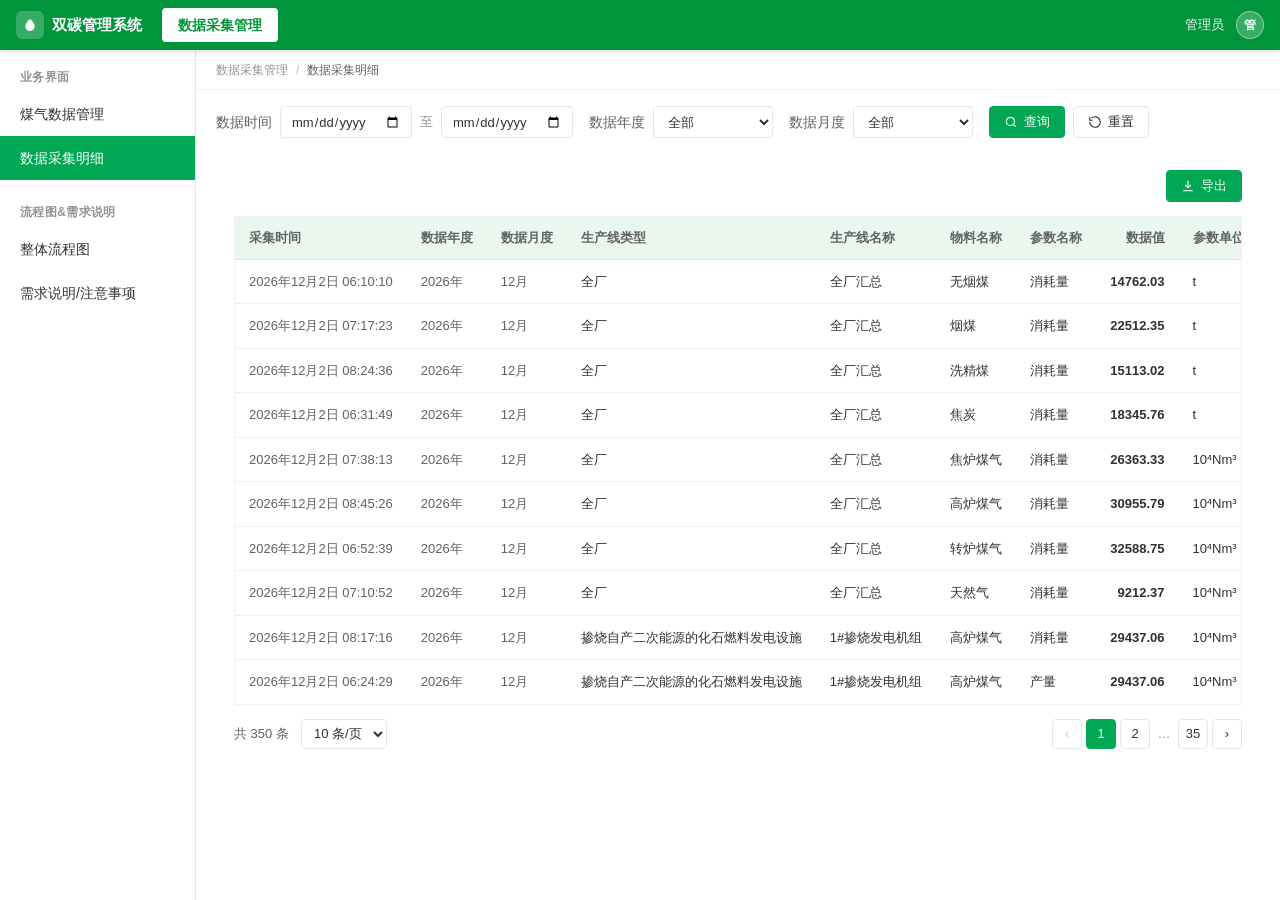
==== collection-detail.html @ 5962c19f "1" ====
<!DOCTYPE html>
<html lang="zh-CN">
<head>
  <meta charset="UTF-8" />
  <meta name="viewport" content="width=device-width, initial-scale=1.0" />
  <title>数据采集明细 · 双碳管理系统</title>
  <link rel="stylesheet" href="css/app.css" />
</head>
<!--
  数据采集明细（数据采集管理 > 业务界面 > 数据采集明细）

  「采集流水」视角：一行 = 一条采集到的参数值。
    查询条件：数据时间（范围查询）+ 数据年度 + 数据月度
    列表按钮：只有「导出」→ 导出当前列表（筛选后）的数据为 Excel
    列表列：采集时间(年月日时分秒) / 数据年度 / 数据月度 / 生产线类型 / 生产线名称 /
            物料名称 / 参数名称 / 数据值 / 参数单位

  数据落在自己的 localStorage 键里（见 js/collection-detail.js 的 DC_ROW_KEY）。
-->
<body>
  <div class="app-shell">
    <header class="app-header" id="app-header"></header>
    <div class="app-body">
      <aside class="app-sidebar">
        <nav class="sidebar-menu" id="sidebar-menu"></nav>
      </aside>
      <main class="app-main">
        <div class="breadcrumb" id="breadcrumb"></div>
        <div class="content-area">

          <!-- 查询条件：数据时间（范围）+ 数据年度 + 数据月度，都可清空，留空 = 不限 -->
          <div class="filter-bar">
            <div class="filter-left">
              <div class="filter-item">
                <label for="dc-date-start">数据时间</label>
                <div class="range-pair">
                  <input type="date" id="dc-date-start" class="dc-date-input" />
                  <span class="tilde">至</span>
                  <input type="date" id="dc-date-end" class="dc-date-input" />
                </div>
              </div>
              <div class="filter-item">
                <label for="dc-year">数据年度</label>
                <select id="dc-year" class="year-select"></select>
              </div>
              <div class="filter-item">
                <label for="dc-month">数据月度</label>
                <select id="dc-month" class="year-select"></select>
              </div>
              <div class="filter-actions">
                <button type="button" class="btn btn-primary" id="dc-search">
                  <svg viewBox="0 0 24 24" fill="none" stroke="currentColor" stroke-width="2"><circle cx="11" cy="11" r="7"/><path d="M20 20l-3-3"/></svg>
                  查询
                </button>
                <button type="button" class="btn" id="dc-reset">
                  <svg viewBox="0 0 24 24" fill="none" stroke="currentColor" stroke-width="2"><path d="M3 12a9 9 0 1 0 3-6.7"/><path d="M3 4v5h5"/></svg>
                  重置
                </button>
              </div>
            </div>
          </div>

          <!-- 采集流水列表 -->
          <div class="section-card dc-card">
            <div class="dc-card-head">
              <div class="dc-head-actions">
                <button type="button" class="btn btn-primary" id="dc-export">
                  <svg viewBox="0 0 24 24" fill="none" stroke="currentColor" stroke-width="2" aria-hidden="true">
                    <path d="M12 3v12"/><path d="M7 10l5 5 5-5"/><path d="M4 20h16"/>
                  </svg>
                  导出
                </button>
              </div>
            </div>

            <div class="table-wrap dc-table-wrap">
              <table class="data-table dc-table">
                <thead>
                  <tr>
                    <th class="dc-col-time">采集时间</th>
                    <th class="dc-col-year">数据年度</th>
                    <th class="dc-col-month">数据月度</th>
                    <th class="dc-col-linetype">生产线类型</th>
                    <th class="dc-col-linename">生产线名称</th>
                    <th class="dc-col-mat">物料名称</th>
                    <th class="dc-col-param">参数名称</th>
                    <th class="dc-col-value">数据值</th>
                    <th class="dc-col-unit">参数单位</th>
                  </tr>
                </thead>
                <tbody id="dc-tbody"></tbody>
              </table>
            </div>

            <!-- 翻页（由 dcRenderPager() 渲染） -->
            <div class="dc-pager" id="dc-pager"></div>
          </div>

        </div>
      </main>
    </div>
  </div>

  <script src="js/app.js"></script>
  <script src="js/report-config-store.js"></script>
  <script src="vendor/xlsx.full.min.js"></script>
  <script src="js/collection-detail.js"></script>
</body>
</html>
---- css/app.css ----
:root {
  --bg: #eef1f5;
  --surface: #ffffff;
  --border: #e4e7ed;
  --text: #303133;
  --text-secondary: #606266;
  --text-muted: #909399;
  --primary: #00a854;
  --primary-dark: #00964c;
  --primary-light: #e8f8ee;
  --header: #00953b;
  --warning: #fa8c16;
  --info: #1890ff;
  --danger: #f5222d;
  --shadow: 0 1px 4px rgba(0, 0, 0, 0.06);
  --header-h: 50px;
  --sidebar-w: 196px;
  --radius: 4px;
}

* { box-sizing: border-box; margin: 0; padding: 0; }

html, body {
  height: 100%;
  font-family: -apple-system, BlinkMacSystemFont, "Segoe UI", "PingFang SC", "Hiragino Sans GB", "Microsoft YaHei", sans-serif;
  background: var(--bg);
  color: var(--text);
  font-size: 14px;
  line-height: 1.5;
}

button, input, select, textarea { font-family: inherit; }

.app-shell {
  display: flex;
  flex-direction: column;
  height: 100vh;
  overflow: hidden;
}

/* ===== 顶部导航 ===== */
.app-header {
  height: var(--header-h);
  background: var(--header);
  color: #fff;
  display: flex;
  align-items: center;
  padding: 0 16px;
  flex-shrink: 0;
  box-shadow: 0 2px 6px rgba(0, 0, 0, 0.12);
  z-index: 200;
}

.app-logo {
  display: flex;
  align-items: center;
  gap: 8px;
  font-size: 15px;
  font-weight: 600;
  margin-right: 20px;
  white-space: nowrap;
  flex-shrink: 0;
}

.app-logo .logo-mark {
  width: 28px;
  height: 28px;
  border-radius: 6px;
  background: rgba(255, 255, 255, 0.22);
  display: flex;
  align-items: center;
  justify-content: center;
}

.app-logo .logo-mark svg { display: block; }

.app-topnav {
  display: flex;
  align-items: center;
  flex: 1;
  min-width: 0;
}

.app-topnav a {
  display: inline-flex;
  align-items: center;
  height: 34px;
  padding: 0 16px;
  border-radius: 4px;
  color: rgba(255, 255, 255, 0.92);
  text-decoration: none;
  font-size: 14px;
  transition: background 0.15s, color 0.15s;
}

.app-topnav a:hover { background: rgba(255, 255, 255, 0.12); }

.app-topnav a.active {
  background: #fff;
  color: var(--header);
  font-weight: 600;
}

.app-header-right {
  margin-left: auto;
  display: flex;
  align-items: center;
  gap: 12px;
  font-size: 13px;
  color: rgba(255, 255, 255, 0.95);
  flex-shrink: 0;
}

.app-avatar {
  width: 28px;
  height: 28px;
  border-radius: 50%;
  background: rgba(255, 255, 255, 0.22);
  border: 1px solid rgba(255, 255, 255, 0.4);
  display: flex;
  align-items: center;
  justify-content: center;
  font-size: 12px;
  font-weight: 600;
}

/* ===== 主体 ===== */
.app-body {
  display: flex;
  flex: 1;
  min-height: 0;
}

.app-sidebar {
  width: var(--sidebar-w);
  background: #fff;
  border-right: 1px solid var(--border);
  display: flex;
  flex-direction: column;
  flex-shrink: 0;
}

.sidebar-menu { padding: 8px 0; overflow-y: auto; flex: 1; }

/*
 * 侧栏分组：一个模块下挂多组（如「业务界面」+「流程图&需求说明」）。
 * 分组之间用一条细分割线隔开，组标题用弱化小字，视觉上不抢菜单项的注意力。
 */
.sidebar-group + .sidebar-group {
  margin-top: 6px;
  padding-top: 6px;
  border-top: 1px solid #f0f0f0;
}

.sidebar-group-title {
  padding: 10px 20px 6px;
  font-size: 12px;
  font-weight: 600;
  letter-spacing: 0.4px;
  color: var(--text-muted);
  user-select: none;
}

.sidebar-item {
  display: flex;
  align-items: center;
  height: 44px;
  padding: 0 20px;
  color: var(--text);
  text-decoration: none;
  font-size: 14px;
  cursor: pointer;
  transition: background 0.15s, color 0.15s;
}

.sidebar-item:hover { background: var(--primary-light); color: var(--primary-dark); }

.sidebar-item.active {
  background: var(--primary);
  color: #fff;
  font-weight: 500;
}

/* 封存项：渲染成 <span>（不可点），灰字 + 禁止光标，悬停也不变色 */
.sidebar-item.is-disabled,
.sidebar-item.is-disabled:hover {
  color: var(--text-muted);
  background: transparent;
  cursor: not-allowed;
}

/* 封存项恰好是当前页时（直接开 URL 进来）仍给个浅底，让人知道自己在哪 */
.sidebar-item.is-disabled.active,
.sidebar-item.is-disabled.active:hover {
  background: #f5f7fa;
  color: var(--text-secondary);
  font-weight: 500;
}

.app-main {
  flex: 1;
  min-width: 0;
  display: flex;
  flex-direction: column;
  background: #fff;
}

.breadcrumb {
  height: 40px;
  padding: 0 20px;
  display: flex;
  align-items: center;
  gap: 8px;
  font-size: 12px;
  color: var(--text-muted);
  border-bottom: 1px solid #f0f0f0;
  flex-shrink: 0;
}

.breadcrumb a { color: var(--text-muted); text-decoration: none; }
.breadcrumb a:hover { color: var(--primary); }
.breadcrumb .sep { opacity: 0.6; }
.breadcrumb .current { color: var(--text-secondary); }

.content-area {
  flex: 1;
  overflow: auto;
  padding: 16px 20px 20px;
}

/* ===== 筛选栏 ===== */
.filter-bar {
  display: flex;
  flex-wrap: wrap;
  align-items: center;
  gap: 12px 16px;
  margin-bottom: 16px;
}

.filter-left {
  display: flex;
  align-items: center;
  flex-wrap: wrap;
  gap: 12px 16px;
  flex: 1 1 720px;
}

.filter-item {
  display: flex;
  align-items: center;
  gap: 8px;
}

.filter-item > label {
  color: var(--text-secondary);
  font-size: 14px;
  white-space: nowrap;
}

.filter-item input[type="text"],
.filter-item select,
.year-select {
  height: 32px;
  padding: 0 10px;
  border: 1px solid var(--border);
  border-radius: var(--radius);
  background: #fff;
  color: var(--text);
  font-size: 13px;
  outline: none;
  transition: border-color 0.15s;
}

.filter-item input[type="text"]:focus,
.filter-item select:focus,
.year-select:focus {
  border-color: var(--primary);
}

.filter-item input[type="text"]:disabled,
.filter-item input[readonly] {
  background: #f5f7fa;
  color: var(--text-muted);
  cursor: default;
  border-color: #ebeef5;
}
.filter-item input[type="text"] { width: 148px; }
.filter-item select { min-width: 120px; background: #fff; }

.range-pair {
  display: flex;
  align-items: center;
  gap: 8px;
}

.range-pair .tilde {
  color: var(--text-muted);
  font-size: 13px;
}

.year-select { min-width: 96px; }

.filter-actions {
  display: flex;
  align-items: center;
  gap: 8px;
}

.filter-bar .btn-add {
  flex-shrink: 0;
  margin-left: auto;
}

/* ===== 按钮 ===== */
.btn {
  height: 32px;
  padding: 0 14px;
  border-radius: var(--radius);
  font-size: 13px;
  font-weight: 500;
  border: 1px solid var(--border);
  background: #fff;
  color: var(--text);
  cursor: pointer;
  display: inline-flex;
  align-items: center;
  justify-content: center;
  gap: 6px;
  white-space: nowrap;
  transition: all 0.15s;
}

.btn svg { width: 14px; height: 14px; flex-shrink: 0; }

.btn:hover { border-color: var(--primary); color: var(--primary); }

.btn-primary {
  background: var(--primary);
  border-color: var(--primary);
  color: #fff;
}

.btn-primary:hover {
  background: var(--primary-dark);
  border-color: var(--primary-dark);
  color: #fff;
}

.btn-lg { height: 36px; padding: 0 16px; }

/* ===== 表格 ===== */
.table-wrap {
  border: 1px solid #e9f5ee;
  border-radius: 2px;
  overflow: auto;
  /* 让横向滚动条常显，用户能立刻发现「右边还有列」 */
  scrollbar-width: thin;
  scrollbar-color: #b9c3cc transparent;
}
.table-wrap::-webkit-scrollbar { width: 10px; height: 10px; }
.table-wrap::-webkit-scrollbar-track { background: transparent; }
.table-wrap::-webkit-scrollbar-thumb {
  background: #b9c3cc;
  border-radius: 5px;
  border: 2px solid transparent;
  background-clip: content-box;
}
.table-wrap::-webkit-scrollbar-thumb:hover { background: #9aa7b2; background-clip: content-box; }

.data-table {
  width: 100%;
  border-collapse: collapse;
  font-size: 13px;
}

.data-table thead th {
  background: #eaf7ef;
  color: var(--text-secondary);
  font-weight: 600;
  text-align: left;
  padding: 11px 14px;
  border-bottom: 1px solid #d9eee0;
  white-space: nowrap;
}

.data-table tbody td {
  padding: 12px 14px;
  border-bottom: 1px solid #f0f0f0;
  color: var(--text);
  vertical-align: middle;
}

.data-table tbody tr:last-child td { border-bottom: none; }
.data-table tbody tr:hover { background: #f7fbf8; }

.col-index { width: 64px; color: var(--text-secondary); }
.col-action { min-width: 180px; }

.status-text { font-weight: 500; }
.status-draft { color: var(--warning); }
.status-pending { color: var(--info); }
.status-passed { color: var(--primary); }
.status-rejected { color: var(--danger); }
.status-wait { color: var(--text); }

.sub-progress-link {
  border: none;
  background: none;
  padding: 0;
  margin: 0;
  color: var(--primary);
  font-size: inherit;
  font-weight: 500;
  cursor: pointer;
  font-family: inherit;
}

.sub-progress-link:hover {
  text-decoration: underline;
}

.sub-page-head {
  display: flex;
  align-items: center;
  gap: 8px;
  margin-bottom: 16px;
}

.sub-page-title {
  font-size: 16px;
  font-weight: 600;
  color: var(--text);
}

.pager-size {
  height: 28px;
  padding: 0 8px;
  border: 1px solid var(--border);
  border-radius: var(--radius);
  background: #fff;
  font-size: 13px;
  color: var(--text);
}

.pager-jump {
  display: inline-flex;
  align-items: center;
  gap: 6px;
  color: var(--text-secondary);
  font-size: 13px;
}

.pager-jump input {
  width: 48px;
  height: 28px;
  padding: 0 6px;
  border: 1px solid var(--border);
  border-radius: var(--radius);
  text-align: center;
  font-size: 13px;
  outline: none;
}

.pager-jump input:focus {
  border-color: var(--primary);
}

.decompose-toolbar {
  display: flex;
  align-items: center;
  justify-content: space-between;
  gap: 12px;
  margin-bottom: 12px;
  flex-wrap: wrap;
}

.indicator-tabs {
  display: flex;
  flex-wrap: wrap;
  gap: 0;
  border: 1px solid var(--border);
  border-radius: 4px;
  overflow: hidden;
}

.indicator-tab {
  min-width: 120px;
  height: 36px;
  padding: 0 20px;
  border: none;
  border-right: 1px solid var(--border);
  background: #f5f7fa;
  color: var(--text-secondary);
  cursor: pointer;
  font-size: 14px;
}

.indicator-tab:last-child { border-right: none; }
.indicator-tab:hover { background: var(--primary-light); color: var(--primary-dark); }
.indicator-tab.active {
  background: var(--primary);
  color: #fff;
}

.decompose-table-wrap {
  overflow-x: auto;
}

.decompose-table thead th {
  text-align: center;
  white-space: nowrap;
  font-size: 12px;
  padding: 10px 8px;
}

.decompose-table .col-serial { width: 56px; }
.decompose-table .col-node { width: 236px; min-width: 236px; text-align: left; }
/* 层级列（组织节点名称右侧）：展示该节点所属层级，只读 */
.decompose-table .col-level { width: 78px; min-width: 78px; text-align: center; }
.decompose-table td.col-level { vertical-align: middle; }
.decompose-table .col-issued { width: 118px; min-width: 118px; }
.decompose-table .col-annual { width: 128px; min-width: 128px; }
.decompose-table .col-output,
.decompose-table .col-pred { min-width: 110px; }
.decompose-table .col-month { min-width: 88px; }
.decompose-table .col-op { min-width: 80px; }

/* 年度目标值可编辑（分解页）：跟随列宽，居中对齐 */
.annual-input {
  width: 100%;
  max-width: 104px;
  height: 30px;
  padding: 0 6px;
  border: 1px solid var(--border);
  border-radius: 4px;
  font-size: 12px;
  text-align: center;
}
.annual-input:focus { outline: none; border-color: var(--primary); }
.decompose-table .issued-readonly {
  display: inline-block;
  min-width: 76px;
  color: var(--text-secondary);
}

/* —— 冻结列：横向滚动时左侧列固定不动 ——
 * left 偏移由 applyFrozenColumns() 实测列宽后写到单元格上，
 * 这里只负责 sticky 定位、层级与背景（背景必须显式给，否则会透出下层内容）。 */
.freeze-cols .freeze-col { position: sticky; z-index: 2; }
.freeze-cols thead .freeze-col { z-index: 3; }
.freeze-cols tbody .freeze-col { background: #fff; }
.freeze-cols tbody tr:hover .freeze-col { background: #f7fbf8; }
.freeze-cols tbody tr.row-no-target > .freeze-col { background: #fafbfc; }
.freeze-cols .freeze-col-last { box-shadow: 1px 0 0 #d9eee0; }

.decompose-table td {
  text-align: center;
  padding: 8px 6px;
  font-size: 12px;
}

.decompose-table .node-cell {
  text-align: left;
  white-space: nowrap;
}

.month-input {
  width: 76px;
  height: 30px;
  padding: 0 6px;
  border: 1px solid var(--border);
  border-radius: 4px;
  font-size: 12px;
  text-align: center;
}

.decompose-table .annual-readonly {
  display: inline-block;
  min-width: 76px;
  color: var(--text-secondary);
}

.month-input:focus {
  outline: none;
  border-color: var(--primary);
}

.month-input::placeholder { color: #c0c4cc; font-size: 11px; }

.decompose-update-table .col-month-group {
  min-width: 120px;
  background: #fafbfc;
}

.decompose-update-table .col-sub {
  min-width: 72px;
  font-weight: 500;
  color: var(--text-secondary);
  background: #fafbfc;
}

.decompose-update-table .month-readonly {
  display: inline-block;
  min-width: 64px;
  color: var(--text-secondary);
}

.decompose-update-table .month-input {
  width: 68px;
}

.decompose-update-table td.cell-past {
  background: #fafafa;
}

.op-links {
  display: flex;
  flex-wrap: wrap;
  gap: 12px;
}

.op-link {
  background: none;
  border: none;
  padding: 0;
  color: var(--primary);
  cursor: pointer;
  font-size: 13px;
}

.op-link:hover { text-decoration: underline; }
.op-link.danger { color: var(--danger); }

.empty-row td {
  text-align: center;
  color: var(--text-muted);
  padding: 48px 14px;
}

/* ===== 分页 ===== */
.pager {
  display: flex;
  justify-content: flex-end;
  align-items: center;
  gap: 8px;
  margin-top: 14px;
  font-size: 13px;
  color: var(--text-secondary);
}

.pager-btn {
  min-width: 28px;
  height: 28px;
  padding: 0 8px;
  border: 1px solid var(--border);
  background: #fff;
  border-radius: 2px;
  cursor: pointer;
  color: var(--text-secondary);
}

.pager-btn:hover:not(:disabled) { border-color: var(--primary); color: var(--primary); }
.pager-btn.active { background: var(--primary); border-color: var(--primary); color: #fff; }
.pager-btn:disabled { opacity: 0.45; cursor: not-allowed; }

/* ===== 弹窗 ===== */
.modal-overlay {
  position: fixed;
  inset: 0;
  background: rgba(0, 0, 0, 0.45);
  display: none;
  align-items: center;
  justify-content: center;
  z-index: 400;
  padding: 24px;
}

.modal-overlay.show { display: flex; }

.modal {
  background: #fff;
  border-radius: 6px;
  width: 520px;
  max-width: 100%;
  max-height: 86vh;
  display: flex;
  flex-direction: column;
  box-shadow: 0 12px 40px rgba(0, 0, 0, 0.18);
}

.modal-header {
  padding: 14px 20px;
  border-bottom: 1px solid var(--border);
  display: flex;
  align-items: center;
  justify-content: space-between;
}

.modal-header h3 { font-size: 16px; font-weight: 600; }

.modal-close {
  border: none;
  background: none;
  font-size: 18px;
  line-height: 1;
  color: var(--text-muted);
  cursor: pointer;
  padding: 4px;
}

.modal-close:hover { color: var(--text); }

.modal-body {
  padding: 20px;
  overflow: auto;
}

.modal-footer {
  padding: 12px 20px;
  border-top: 1px solid var(--border);
  display: flex;
  justify-content: flex-end;
  gap: 8px;
}

.form-row {
  display: flex;
  align-items: flex-start;
  margin-bottom: 16px;
}

.form-row:last-child { margin-bottom: 0; }

.form-row > label {
  width: 110px;
  flex-shrink: 0;
  padding-top: 6px;
  color: var(--text-secondary);
  text-align: right;
  padding-right: 12px;
}

.form-row .req { color: var(--danger); margin-right: 2px; }

.form-control {
  flex: 1;
}

.form-control input,
.form-control select,
.form-control textarea {
  width: 100%;
  height: 32px;
  padding: 0 10px;
  border: 1px solid var(--border);
  border-radius: var(--radius);
  font-size: 13px;
  outline: none;
}

.form-control textarea {
  height: 80px;
  padding: 8px 10px;
  resize: vertical;
}

.form-control input:focus,
.form-control select:focus,
.form-control textarea:focus {
  border-color: var(--primary);
}

.form-hint { font-size: 12px; color: var(--text-muted); margin-top: 6px; }

.detail-grid {
  display: grid;
  grid-template-columns: 110px 1fr;
  row-gap: 12px;
  font-size: 13px;
}

.detail-grid .lbl { color: var(--text-muted); text-align: right; padding-right: 12px; }
.detail-grid .val { color: var(--text); }

/* ===== Toast ===== */
.toast {
  position: fixed;
  top: 72px;
  left: 50%;
  transform: translateX(-50%) translateY(-8px);
  background: rgba(0, 0, 0, 0.75);
  color: #fff;
  padding: 8px 16px;
  border-radius: 4px;
  font-size: 13px;
  opacity: 0;
  pointer-events: none;
  transition: opacity 0.2s, transform 0.2s;
  z-index: 500;
}

.toast.show {
  opacity: 1;
  transform: translateX(-50%) translateY(0);
}

/* ===== 新增向导 ===== */
.wizard-page .app-sidebar,
.wizard-page .breadcrumb { display: none; }

.wizard-page .app-main { background: #f7f8fa; }
.wizard-page .content-area {
  padding: 0;
  display: flex;
  flex-direction: column;
}

.wizard-head {
  background: #fff;
  padding: 14px 24px 0;
  border-bottom: 1px solid #f0f0f0;
  flex-shrink: 0;
}

.wizard-title {
  display: flex;
  align-items: center;
  gap: 8px;
  font-size: 16px;
  font-weight: 600;
  color: var(--text);
}

.back-btn {
  width: 28px;
  height: 28px;
  border: none;
  background: none;
  cursor: pointer;
  color: var(--text-secondary);
  display: inline-flex;
  align-items: center;
  justify-content: center;
  border-radius: 4px;
}

.back-btn:hover { background: #f5f5f5; color: var(--primary); }
.back-btn svg { width: 18px; height: 18px; }

.stepper {
  display: flex;
  align-items: center;
  justify-content: center;
  gap: 0;
  padding: 18px 0 16px;
}

.step {
  display: flex;
  align-items: center;
  gap: 8px;
  color: var(--text-muted);
  font-size: 14px;
}

.step.active { color: var(--primary); font-weight: 500; }
.step.done { color: var(--primary); }

.step-dot {
  width: 22px;
  height: 22px;
  border-radius: 50%;
  background: #d9d9d9;
  color: #fff;
  font-size: 12px;
  font-weight: 600;
  display: inline-flex;
  align-items: center;
  justify-content: center;
}

.step.active .step-dot,
.step.done .step-dot { background: var(--primary); }

.step-line {
  width: 88px;
  height: 1px;
  background: #e5e5e5;
  margin: 0 14px;
}

.step.done + .step-line,
.step.active + .step-line { background: var(--primary); }

.wizard-body {
  flex: 1;
  overflow: auto;
  padding: 16px 24px 24px;
}

.wizard-footer {
  flex-shrink: 0;
  background: #fff;
  border-top: 1px solid #f0f0f0;
  padding: 12px 24px;
  display: flex;
  justify-content: center;
  gap: 12px;
}

.btn-soft {
  background: #e8f8ee;
  border-color: #b7e4c7;
  color: var(--primary);
  min-width: 96px;
  height: 36px;
}

.btn-soft:hover {
  background: #d8f3e2;
  border-color: var(--primary);
  color: var(--primary-dark);
}

.section-card {
  background: #fff;
  border-radius: 4px;
  padding: 18px 20px 20px;
  margin-bottom: 16px;
}

.section-title {
  display: flex;
  align-items: center;
  gap: 8px;
  font-size: 15px;
  font-weight: 600;
  margin-bottom: 16px;
}

.section-title::before {
  content: "";
  width: 3px;
  height: 14px;
  background: var(--primary);
  border-radius: 1px;
}

.section-title .info {
  display: inline-flex;
  align-items: center;
  gap: 4px;
  font-size: 12px;
  font-weight: 400;
  color: var(--text-muted);
}

.info-icon {
  width: 16px;
  height: 16px;
  border-radius: 50%;
  border: 1px solid #c0c4cc;
  color: #909399;
  font-size: 11px;
  display: inline-flex;
  align-items: center;
  justify-content: center;
  font-style: normal;
}

.section-head-row {
  display: flex;
  align-items: center;
  justify-content: space-between;
  margin-bottom: 12px;
}

.section-head-row .section-title { margin-bottom: 0; }

.field-grid {
  display: grid;
  grid-template-columns: repeat(3, 1fr);
  gap: 16px 24px;
}

.field label {
  display: block;
  font-size: 13px;
  color: var(--text);
  margin-bottom: 8px;
}

.field .req { color: var(--danger); margin-right: 4px; }

/* 字段名旁的补充说明（如「组织方案（演示专用，无需开发）」）：小字 + 次要色，不与字段名争视觉 */
.field-note {
  margin-left: 4px;
  font-size: 12px;
  font-weight: 400;
  color: var(--text-muted);
}

.input-wrap {
  position: relative;
}

.input-wrap input,
.select-trigger,
.year-trigger {
  width: 100%;
  height: 36px;
  padding: 0 12px;
  border: 1px solid var(--border);
  border-radius: 4px;
  background: #fff;
  font-size: 13px;
  color: var(--text);
  outline: none;
  transition: border-color 0.15s, box-shadow 0.15s;
}

.input-wrap input:focus,
.select-trigger.open,
.year-trigger.open,
.select-trigger:focus,
.year-trigger:focus {
  border-color: var(--primary);
  box-shadow: 0 0 0 2px rgba(0, 168, 84, 0.12);
}

.char-count {
  position: absolute;
  right: 10px;
  top: 50%;
  transform: translateY(-50%);
  font-size: 12px;
  color: var(--text-muted);
  pointer-events: none;
}

#target-name { padding-right: 56px; }

.field-error {
  color: var(--danger);
  font-size: 12px;
  margin-top: 6px;
  min-height: 18px;
}

/* 组织方案说明（非报错提示） */
.field-hint {
  color: var(--text-muted, #909399);
  font-size: 12px;
  margin-top: 6px;
  min-height: 18px;
}

.select-trigger:disabled,
.select-trigger.disabled {
  background: #f5f7fa;
  color: var(--text-muted, #909399);
  cursor: not-allowed;
}

.field.has-error .input-wrap input,
.field.has-error .select-trigger,
.field.has-error .year-trigger {
  border-color: var(--danger);
}

.select-box,
.year-box { position: relative; }

.select-trigger,
.year-trigger {
  display: flex;
  align-items: center;
  justify-content: space-between;
  cursor: pointer;
  text-align: left;
}

.select-trigger .ph,
.year-trigger .ph { color: #c0c4cc; }

.chevron {
  color: #c0c4cc;
  font-size: 12px;
  margin-left: 8px;
  transition: transform 0.15s;
}

.select-trigger.open .chevron { transform: rotate(180deg); color: var(--primary); }

.select-dropdown,
.year-panel {
  position: absolute;
  top: calc(100% + 8px);
  left: 0;
  right: 0;
  background: #fff;
  border-radius: 4px;
  box-shadow: 0 6px 16px rgba(0, 0, 0, 0.12);
  z-index: 20;
  display: none;
  padding: 6px 0;
}

.select-dropdown.show,
.year-panel.show { display: block; }

.select-dropdown::before {
  content: "";
  position: absolute;
  top: -6px;
  left: 24px;
  border-left: 6px solid transparent;
  border-right: 6px solid transparent;
  border-bottom: 6px solid #fff;
  filter: drop-shadow(0 -1px 1px rgba(0,0,0,0.06));
}

.select-option {
  padding: 8px 16px;
  cursor: pointer;
  font-size: 13px;
}

.select-option:hover,
.select-option.active { background: var(--primary-light); color: var(--primary); }

.year-grid {
  display: grid;
  grid-template-columns: repeat(4, 1fr);
  gap: 4px;
  padding: 8px 10px;
}

.year-grid button {
  height: 32px;
  border: none;
  background: none;
  border-radius: 4px;
  cursor: pointer;
  font-size: 13px;
  color: var(--text);
}

.year-grid button:hover { background: var(--primary-light); color: var(--primary); }
.year-grid button.active { background: var(--primary); color: #fff; }

.attach-row {
  margin-top: 20px;
  font-size: 13px;
}

.attach-row .lbl { color: var(--text); margin-right: 8px; }
.attach-hint { color: var(--text-muted); font-size: 12px; }

.add-file {
  display: inline-flex;
  align-items: center;
  gap: 4px;
  margin-top: 8px;
  color: var(--primary);
  background: none;
  border: none;
  cursor: pointer;
  font-size: 13px;
  padding: 0;
}

.add-file:hover { text-decoration: underline; }

.file-list { margin-top: 8px; }

.file-item {
  display: flex;
  align-items: center;
  gap: 8px;
  font-size: 13px;
  padding: 4px 0;
  color: var(--text-secondary);
}

.file-item button {
  border: none;
  background: none;
  color: var(--danger);
  cursor: pointer;
  font-size: 12px;
}

.toolbar-right {
  display: flex;
  justify-content: flex-end;
  gap: 8px;
  margin-bottom: 12px;
}

.tree-table thead th {
  text-align: center;
}

.tree-table .th-node { text-align: left; min-width: 240px; }
.tree-table td { font-size: 13px; }
.tree-table .node-cell {
  text-align: left;
  white-space: nowrap;
}

.node-toggle {
  width: 18px;
  height: 18px;
  border: 1px solid #d9d9d9;
  background: #fff;
  border-radius: 2px;
  cursor: pointer;
  margin-right: 8px;
  font-size: 12px;
  line-height: 16px;
  color: var(--text-secondary);
}

.node-toggle.empty {
  border-color: transparent;
  background: transparent;
  cursor: default;
  color: transparent;
}

.indent-1 { padding-left: 28px !important; }
.indent-2 { padding-left: 52px !important; }
.row-enterprise .node-cell { font-weight: 600; }

.target-input {
  width: 132px;
  height: 32px;
  padding: 0 8px;
  border: 1px solid var(--border);
  border-radius: 4px;
  font-size: 12px;
}

.target-input:focus {
  outline: none;
  border-color: var(--primary);
}

.pred-cell { color: var(--text-muted); text-align: center; }
.num-cell { text-align: right; font-variant-numeric: tabular-nums; }

.check-table { width: 100%; }
.check-table th { text-align: left; }
.check-table td { padding: 10px 14px; }

.check-table input[type="checkbox"] {
  width: 16px;
  height: 16px;
  accent-color: var(--primary);
  cursor: pointer;
}

.modal.wide { width: 760px; }

.logic-cell {
  text-align: left;
  color: var(--text-secondary);
  white-space: nowrap;
}

.confirm-modal { width: 420px; }

.confirm-body {
  text-align: center;
  padding: 28px 24px 20px;
}

.confirm-icon {
  width: 56px;
  height: 56px;
  margin: 0 auto 16px;
  border-radius: 50%;
  background: #faad14;
  color: #fff;
  font-size: 32px;
  font-weight: 700;
  line-height: 56px;
}

.confirm-body p {
  margin: 0;
  font-size: 14px;
  line-height: 1.7;
  color: var(--text);
}

.confirm-footer {
  justify-content: center;
  gap: 16px;
  padding-bottom: 20px;
}

.confirm-footer .btn {
  min-width: 88px;
}

.choice-panel {
  background: #fff;
  border: 1px solid var(--border);
  border-radius: 6px;
  overflow: hidden;
  margin-bottom: 16px;
}

.choice-panel-head {
  background: #f5f7fa;
  padding: 10px 16px;
  font-size: 14px;
  font-weight: 600;
  color: var(--text);
  border-bottom: 1px solid var(--border);
}

.choice-panel-body {
  display: grid;
  grid-template-columns: 1fr 1fr;
  gap: 16px;
  padding: 16px;
}

.choice-option {
  position: relative;
  text-align: left;
  background: #fff;
  border: 1px solid var(--border);
  border-radius: 6px;
  padding: 14px 16px 16px;
  cursor: pointer;
  transition: border-color 0.15s, background 0.15s, box-shadow 0.15s;
}

.choice-option:hover { border-color: var(--primary); }

.choice-option.disabled,
.choice-option.disabled:hover {
  cursor: not-allowed;
  opacity: 0.48;
  background: #f5f7fa;
  border-color: var(--border);
  box-shadow: none;
}

.choice-option.selected {
  border-color: var(--primary);
  background: var(--primary-light);
}

.wizard-readonly .input-wrap input,
.wizard-readonly .select-trigger,
.wizard-readonly .year-trigger {
  background: #f5f7fa;
  color: var(--text-secondary);
  cursor: default;
  pointer-events: none;
}

.wizard-readonly .select-trigger .chevron,
.wizard-readonly .year-trigger .chevron,
.wizard-readonly .char-count {
  display: none;
}

.wizard-readonly .choice-option {
  cursor: default;
  pointer-events: none;
}

.wizard-readonly .choice-option:hover {
  box-shadow: none;
}


.choice-title {
  display: flex;
  align-items: center;
  gap: 8px;
  font-size: 14px;
  font-weight: 600;
  color: var(--text);
  margin-bottom: 8px;
}

.choice-option .radio {
  width: 16px;
  height: 16px;
  border: 1px solid #c0c4cc;
  border-radius: 50%;
  flex-shrink: 0;
  position: relative;
  background: #fff;
}

.choice-option.selected .radio {
  border-color: var(--primary);
}

.choice-option.selected .radio::after {
  content: "";
  position: absolute;
  width: 8px;
  height: 8px;
  border-radius: 50%;
  background: var(--primary);
  top: 3px;
  left: 3px;
}

.choice-option p {
  margin: 0;
  font-size: 12px;
  line-height: 1.65;
  color: var(--text-muted);
}

/* 「不分解」卡片：开关绝对定位到右上角 */
.split-month-corner {
  position: absolute;
  top: 14px;
  right: 16px;
  display: flex;
  align-items: center;
  gap: 8px;
}

.split-month-row {
  display: flex;
  align-items: center;
  justify-content: space-between;
  gap: 12px;
  margin-top: 12px;
  padding-top: 12px;
  border-top: 1px dashed #e4e7ed;
}

.split-month-label {
  font-size: 13px;
  font-weight: 500;
  color: var(--text);
}

.switch {
  position: relative;
  width: 40px;
  height: 22px;
  padding: 0;
  border: none;
  border-radius: 11px;
  background: #c0c4cc;
  cursor: pointer;
  flex-shrink: 0;
  transition: background 0.2s;
}

.switch.on {
  background: var(--primary);
}

.switch.disabled,
.switch:disabled {
  opacity: 0.48;
  cursor: not-allowed;
}

.switch-knob {
  position: absolute;
  top: 2px;
  left: 2px;
  width: 18px;
  height: 18px;
  border-radius: 50%;
  background: #fff;
  box-shadow: 0 1px 3px rgba(0, 0, 0, 0.18);
  transition: transform 0.2s;
}

.switch.on .switch-knob {
  transform: translateX(18px);
}

.wizard-readonly .switch {
  pointer-events: none;
}

.status-tabs {
  display: flex;
  gap: 8px;
  margin: 4px 0 12px;
}

.status-tab {
  min-width: 112px;
  height: 36px;
  padding: 0 16px;
  border: none;
  border-radius: 4px;
  background: #f0f2f5;
  color: var(--text);
  cursor: pointer;
  font-size: 14px;
}

.status-tab:hover { background: #e8f8ee; color: var(--primary-dark); }
.status-tab.active {
  background: var(--primary);
  color: #fff;
}
.status-tab.active:hover { background: var(--primary); color: #fff; }

.view-head { padding-bottom: 14px; }

.view-section-head {
  display: flex;
  align-items: center;
  gap: 8px;
  font-size: 15px;
  font-weight: 600;
  margin-bottom: 16px;
  cursor: pointer;
  user-select: none;
}

.view-mark {
  color: var(--primary);
  font-weight: 700;
  font-size: 16px;
}

.collapse-toggle {
  margin-left: auto;
  border: none;
  background: none;
  color: var(--text-muted);
  cursor: pointer;
  font-size: 14px;
  line-height: 1;
  padding: 4px;
  transition: transform 0.15s;
}

.section-card.collapsed .view-section-body { display: none; }
.section-card.collapsed .view-section-head { margin-bottom: 0; }
.section-card.collapsed .collapse-toggle { transform: rotate(-90deg); }

.readonly-grid {
  display: grid;
  grid-template-columns: repeat(3, 1fr);
  gap: 16px 24px;
}

.ro-label {
  font-size: 13px;
  color: var(--text-muted);
  margin-bottom: 6px;
}

.ro-value {
  font-size: 14px;
  color: var(--text);
  min-height: 22px;
}

.radio-group {
  display: flex;
  align-items: center;
  gap: 28px;
  min-height: 32px;
}

.radio-group label {
  display: inline-flex;
  align-items: center;
  gap: 6px;
  cursor: pointer;
  color: var(--text);
}

.radio-group input {
  accent-color: var(--primary);
  width: 14px;
  height: 14px;
}

.btn-audit {
  min-width: 168px;
  height: 40px;
  font-size: 15px;
}

.hidden { display: none !important; }

#update-footer .btn-lg,
#footer-update .btn-lg {
  min-width: 140px;
  height: 40px;
}

.modal-header-muted {
  background: #f5f7fa;
}

.modal-footer-center {
  justify-content: center;
}

.update-submit-modal { width: 560px; }

.update-reason-field label {
  display: block;
  font-size: 14px;
  color: var(--text);
  margin-bottom: 10px;
}

.update-reason-field .req {
  color: var(--danger);
  margin-right: 2px;
}

.update-reason-field textarea {
  width: 100%;
  min-height: 120px;
  padding: 10px 12px;
  border: 1px solid var(--border);
  border-radius: 4px;
  font-size: 13px;
  line-height: 1.6;
  resize: vertical;
  outline: none;
  font-family: inherit;
}

.update-reason-field textarea::placeholder { color: #c0c4cc; }

.update-reason-field textarea:focus {
  border-color: var(--primary);
}

.update-history-modal { width: 640px; }

.update-history-modal .modal-body {
  padding: 24px 28px 28px;
  min-height: 200px;
}

.update-timeline {
  position: relative;
  padding-left: 18px;
}

.update-timeline::before {
  content: '';
  position: absolute;
  left: 5px;
  top: 8px;
  bottom: 8px;
  width: 1px;
  background: #e4e7ed;
}

.update-timeline-item {
  position: relative;
  padding-bottom: 20px;
}

.update-timeline-item:last-child { padding-bottom: 0; }

.update-timeline-dot {
  position: absolute;
  left: -18px;
  top: 14px;
  width: 10px;
  height: 10px;
  border-radius: 50%;
  background: var(--primary);
  box-shadow: 0 0 0 3px #fff;
}

.update-timeline-card {
  background: #f7f8fa;
  border-radius: 4px;
  padding: 14px 16px;
}

.update-timeline-head {
  display: flex;
  align-items: flex-start;
  justify-content: space-between;
  gap: 16px;
  margin-bottom: 10px;
}

.update-timeline-title {
  font-size: 14px;
  color: var(--text);
  line-height: 1.5;
  flex: 1;
}

.update-timeline-time {
  font-size: 13px;
  color: var(--text-muted);
  white-space: nowrap;
}

.update-version-tag {
  display: inline-block;
  padding: 2px 10px;
  border-radius: 2px;
  background: #e8f8ee;
  color: var(--primary);
  border: 1px solid #b7e4c7;
  font-size: 12px;
  margin-bottom: 8px;
}

.update-timeline-operator {
  font-size: 13px;
  color: var(--text-secondary);
}

.update-history-empty {
  padding: 48px 0;
  text-align: center;
  color: var(--text-muted);
  font-size: 14px;
}

.update-head-actions {
  display: flex;
  align-items: center;
  gap: 8px;
}

.draft-tag {
  display: inline-block;
  padding: 2px 10px;
  border-radius: 2px;
  background: #fff7e6;
  color: #d48806;
  border: 1px solid #ffd591;
  font-size: 12px;
}

.update-form-grid {
  display: grid;
  grid-template-columns: repeat(3, 1fr);
  gap: 16px 24px;
}

.update-form-grid .span-2 { grid-column: span 2; }

.update-field label {
  display: block;
  font-size: 13px;
  color: var(--text);
  margin-bottom: 8px;
}

.update-field .req { color: var(--danger); margin-right: 4px; }

.update-readonly {
  min-height: 36px;
  padding: 7px 12px;
  background: #f5f7fa;
  border: 1px solid var(--border);
  border-radius: 4px;
  font-size: 13px;
  color: var(--text-secondary);
}

.update-field select,
.update-field textarea {
  width: 100%;
  border: 1px solid var(--border);
  border-radius: 4px;
  font-size: 13px;
  outline: none;
}

.update-field select {
  height: 36px;
  padding: 0 12px;
}

.update-field textarea {
  min-height: 72px;
  padding: 8px 12px;
  resize: vertical;
}

.update-field select:focus,
.update-field textarea:focus {
  border-color: var(--primary);
}

.section-sub {
  font-size: 12px;
  font-weight: 400;
  color: var(--text-muted);
}

.update-section-bar {
  display: flex;
  align-items: center;
  justify-content: space-between;
  gap: 12px;
  margin-bottom: 12px;
  flex-wrap: wrap;
}

.update-table-wrap { overflow-x: auto; }

.update-month-table thead th {
  text-align: center;
  font-size: 12px;
  white-space: nowrap;
}

.update-month-table td {
  text-align: center;
  font-size: 12px;
  padding: 10px 8px;
}

.update-month-table .month-label {
  text-align: left;
  white-space: nowrap;
}

.lock-tag {
  display: inline-block;
  margin-left: 4px;
  padding: 0 4px;
  border-radius: 2px;
  background: #f0f0f0;
  color: var(--text-muted);
  font-size: 11px;
}

.update-month-table .row-locked { background: #fafafa; }
.update-month-table .locked-cell { color: #c0c4cc; }

.update-month-table .row-total {
  background: #f7fbf8;
  font-weight: 600;
}

.update-month-table .total-hint {
  text-align: left;
  color: var(--warning);
  font-weight: 400;
  font-size: 12px;
}

.adjust-input { width: 88px; }

.warn-badge {
  display: inline-block;
  min-width: 44px;
  padding: 2px 8px;
  border-radius: 2px;
  font-size: 12px;
}

.warn-normal { background: #f6ffed; color: var(--primary); border: 1px solid #b7eb8f; }
.warn-l1 { background: #fff1f0; color: var(--danger); border: 1px solid #ffa39e; }
.warn-l2 { background: #fff7e6; color: #d48806; border: 1px solid #ffd591; }

@media (max-width: 1100px) {
  .update-form-grid { grid-template-columns: 1fr; }
  .update-form-grid .span-2 { grid-column: span 1; }
}

@media (max-width: 1100px) {
  .field-grid,
  .readonly-grid { grid-template-columns: 1fr; }
  .choice-panel-body { grid-template-columns: 1fr; }
}

/* ===== 整体流程图 / 需求说明 ===== */
.doc-page .breadcrumb {
  background: #fffbe6;
  border-bottom: 1px solid #ffe58f;
  color: var(--text);
  font-size: 15px;
  font-weight: 600;
  height: 44px;
}

.doc-page .breadcrumb a,
.doc-page .breadcrumb .sep {
  display: none;
}

.doc-page .breadcrumb .current {
  color: var(--text);
  font-weight: 600;
}

.flowchart-page,
.requirements-page {
  display: flex;
  flex-direction: column;
  padding: 0;
  overflow: hidden;
  height: 100%;
}

.requirements-main {
  overflow: hidden;
}

.doc-toolbar {
  display: flex;
  align-items: center;
  justify-content: space-between;
  gap: 16px;
  padding: 12px 20px;
  border-bottom: 1px solid var(--border);
  background: #fff;
  flex-shrink: 0;
}

.doc-toolbar-left {
  display: flex;
  align-items: center;
  gap: 12px;
  min-width: 0;
  flex: 1;
}

.doc-toolbar-right {
  display: flex;
  align-items: center;
  gap: 8px;
  flex-shrink: 0;
}

.btn-delete {
  color: var(--danger);
  border-color: #ffa39e;
}

.btn-delete:hover:not(:disabled) {
  color: #fff;
  background: var(--danger);
  border-color: var(--danger);
}

.btn-delete:disabled {
  opacity: 0.45;
  cursor: not-allowed;
}

.upload-label {
  cursor: pointer;
  margin: 0;
}

.doc-file-name {
  font-size: 13px;
  color: var(--text-secondary);
  white-space: nowrap;
  overflow: hidden;
  text-overflow: ellipsis;
}

.doc-save-hint {
  font-size: 12px;
  color: var(--text-muted);
  white-space: nowrap;
}

.docs-server-badge {
  display: inline-flex;
  align-items: center;
  height: 24px;
  padding: 0 10px;
  border-radius: 12px;
  font-size: 12px;
  white-space: nowrap;
  flex-shrink: 0;
}

.docs-server-badge.ok {
  background: #e8f8ee;
  color: var(--primary-dark);
}

.docs-server-badge.warn {
  background: #fff7e6;
  color: #d48806;
}

.flow-preview-wrap {
  flex: 1;
  min-height: 0;
  overflow: auto;
  background: #f0f2f5;
  padding: 16px;
}

.flow-empty {
  height: 100%;
  min-height: 420px;
  display: flex;
  flex-direction: column;
  align-items: center;
  justify-content: center;
  color: var(--text-muted);
  text-align: center;
}

.flow-empty-icon {
  font-size: 48px;
  margin-bottom: 12px;
  opacity: 0.6;
}

.flow-empty-sub {
  margin-top: 8px;
  font-size: 12px;
  color: #c0c4cc;
}

.flow-image-box {
  min-height: 100%;
  display: flex;
  align-items: flex-start;
  justify-content: center;
}

.flow-image {
  max-width: 100%;
  height: auto;
  background: #fff;
  border-radius: 4px;
  box-shadow: var(--shadow);
}

.flow-pdf {
  width: 100%;
  min-height: calc(100vh - 170px);
  border: none;
  background: #fff;
  border-radius: 4px;
  box-shadow: var(--shadow);
}

/* ===== 碳目标跟踪 ===== */
.track-card {
  border: 1px solid var(--border);
  border-radius: 4px;
  background: #fff;
  padding: 16px 18px 18px;
  margin-bottom: 16px;
}

.track-card .section-title { margin-bottom: 12px; }

.track-table thead th {
  text-align: center;
  padding: 10px 12px;
}

.track-table .th-node {
  text-align: left;
  min-width: 240px;
  vertical-align: middle;
}

.track-table tbody td {
  text-align: center;
  padding: 10px 12px;
}

.track-table .node-cell {
  text-align: left;
}

.node-kind {
  display: inline-block;
  margin-left: 8px;
  padding: 0 6px;
  height: 20px;
  line-height: 20px;
  font-size: 12px;
  color: var(--text-muted);
  background: #f4f5f7;
  border-radius: 2px;
  font-weight: 400;
}

.warn-tag {
  display: inline-block;
  min-width: 40px;
  height: 22px;
  line-height: 22px;
  padding: 0 8px;
  border-radius: 2px;
  font-size: 12px;
  font-weight: 500;
}

.warn-tag.warn-1 { color: #f5222d; background: #fff1f0; }
.warn-tag.warn-2 { color: #fa8c16; background: #fff7e6; }
.warn-tag.warn-3 { color: #d4b106; background: #feffe6; }

.track-chart-stack {
  display: flex;
  flex-direction: column;
  gap: 16px;
}

.track-chart-canvas {
  min-height: 420px;
  height: 420px;
}

.track-chart-head {
  display: flex;
  align-items: center;
  justify-content: space-between;
  gap: 12px;
  margin-bottom: 8px;
}

.track-chart-head .section-title { margin-bottom: 0; }

.track-chart-head select {
  height: 32px;
  min-width: 160px;
  padding: 0 10px;
  border: 1px solid var(--border);
  border-radius: var(--radius);
  background: #fff;
}

.track-chart-legend {
  display: flex;
  justify-content: center;
  gap: 20px;
  margin-top: 4px;
  font-size: 12px;
  color: var(--text-secondary);
}

.track-chart-legend i {
  display: inline-block;
  width: 18px;
  height: 2px;
  margin-right: 6px;
  vertical-align: middle;
}

.track-chart-legend .lg-target {
  border-top: 2px dashed var(--primary);
  height: 0;
  width: 20px;
}

.track-chart-legend .lg-actual {
  background: #1890ff;
}

.track-warn-grid {
  display: grid;
  grid-template-columns: 240px 1fr;
  gap: 24px;
  align-items: start;
}

.track-donut-wrap {
  display: flex;
  flex-direction: column;
  align-items: center;
  gap: 12px;
  padding-top: 8px;
}

.track-donut-legend {
  display: flex;
  gap: 16px;
  font-size: 12px;
  color: var(--text-secondary);
}

.warn-dot {
  display: inline-block;
  width: 8px;
  height: 8px;
  border-radius: 50%;
  margin-right: 6px;
  vertical-align: middle;
}

.warn-dot.warn-1 { background: #f5222d; }
.warn-dot.warn-2 { background: #fa8c16; }
.warn-dot.warn-3 { background: #fadb14; }

.track-warn-table-wrap { min-height: 180px; }

@media (max-width: 1100px) {
  .track-warn-grid { grid-template-columns: 1fr; }
}



/* ============================================================
   组织层级指标配置 + 第二步分层级区块（碳目标制定）
   ============================================================ */

.target-blocks { display: flex; flex-direction: column; gap: 16px; }

.level-block {
  border: 1px solid #e4e7ed;
  border-radius: 4px;
  background: #fff;
  overflow: hidden;
}

.level-block-head {
  display: flex;
  align-items: center;
  justify-content: space-between;
  gap: 12px;
  flex-wrap: wrap;
  padding: 10px 14px;
  background: #f3faf6;
  border-bottom: 1px solid #e0f0e6;
}

.level-block-head.with-tools { align-items: flex-end; }

.level-block-title { display: flex; align-items: center; gap: 8px; }

.level-block-name {
  font-size: 14px;
  font-weight: 600;
  color: var(--primary-dark);
}

.level-block-title::before {
  content: '';
  width: 3px;
  height: 14px;
  border-radius: 2px;
  background: var(--primary);
}

.level-block-tag {
  font-size: 12px;
  color: var(--text-muted);
}

.level-block-tools { display: flex; align-items: center; gap: 10px; flex-wrap: wrap; }

.level-block-tools .indicator-tabs { background: #fff; }

/* 「年度 + 不分解 + 拆解到月」：统一组织树上的全局指标页签 + 平均分配 */
.create-tree-head {
  display: flex;
  align-items: center;
  justify-content: space-between;
  gap: 12px;
  flex-wrap: wrap;
}

.create-tree-head .indicator-tabs { background: #fff; }

/* 右侧操作区：更新态的锁定说明 + 平均分配按钮 */
.create-tree-actions {
  display: flex;
  align-items: center;
  gap: 12px;
  flex-wrap: wrap;
}

.create-tree-hint {
  font-size: 12px;
  color: var(--text-muted);
  white-space: nowrap;
}

/* 目标更新态：已发生月份的列头与单元格淡显，只展示目标值 */
.create-month-tree th.col-month-past {
  background: #fafbfc;
  color: var(--text-muted);
}

/*
 * 目标更新态专属：月份列升为两行表头 ——
 * 已发生月 1 列（目标值），未发生月 2 列（目标值 + 调整后目标值）。
 * 列宽 / 底色沿用分解界面的更新表，保证两处观感一致。
 */
.create-month-tree-update th.col-month-group {
  min-width: 120px;
  background: #fafbfc;
}

.create-month-tree-update th.col-sub {
  min-width: 72px;
  font-weight: 500;
  color: var(--text-secondary);
  background: #fafbfc;
}

.create-month-tree-update .month-readonly {
  display: inline-block;
  min-width: 64px;
  color: var(--text-secondary);
}

.create-month-tree-update .month-input { width: 68px; }

/*
 * 两行表头下「已发生月份」的组表头与未发生月份同色（不额外灰化），
 * 与分解-目标更新页保持像素级一致；灰化只保留给详情页的单行表头。
 */
.create-month-tree-update th.col-month-past { color: var(--text-secondary); }

.create-month-tree td.cell-past { background: #fafafa; }

.create-month-tree td.cell-past .month-readonly {
  display: inline-block;
  min-width: 64px;
  color: var(--text-secondary);
}

/*
 * 该场景的月度组织树表格：列数很多（序号 + 节点 + 层级 + 产量 + 预测 + 年度目标 + 12 月 + 操作），
 * 不复用 org-tree-table（那套是「预测值/目标值」成对列 + fixed 布局，宽度会被压扁），
 * 直接沿用 decompose-table 的列宽定义，由 wrap 横向滚动承接溢出。
 */
.create-month-tree .node-flex {
  display: flex;
  align-items: center;
  min-width: 0;
}

.create-month-tree .node-name {
  min-width: 0;
  overflow: hidden;
  text-overflow: ellipsis;
  white-space: nowrap;
}

.create-month-tree td.col-annual,
.create-month-tree td.col-op { vertical-align: middle; }

.create-month-tree .na-cell {
  background: #f6f7f9;
  color: #c0c4cc;
}

.level-empty {
  padding: 32px 0;
  text-align: center;
  color: var(--text-muted);
  font-size: 13px;
  border: 1px dashed var(--border);
  border-radius: 4px;
}

.level-block .table-wrap { border: none; border-radius: 0; }

.node-name { color: var(--text); }

.node-path {
  display: block;
  margin-top: 2px;
  font-size: 12px;
  color: var(--text-muted);
}

.row-group .node-cell .node-name { font-weight: 600; }

.level-cell { color: var(--text-secondary); }

/* —— 指标配置弹窗 —— */
.ind-config-modal .modal-body { padding: 0; }

.ind-config-body {
  display: flex;
  align-items: stretch;
  min-height: 300px;
}

.ind-level-pane {
  width: 152px;
  flex-shrink: 0;
  border-right: 1px solid var(--border);
  background: #fafbfc;
}

.ind-level-pane-title {
  padding: 12px 14px 8px;
  font-size: 12px;
  color: var(--text-muted);
}

.level-list { display: flex; flex-direction: column; padding: 0 8px 10px; gap: 2px; }

.level-item {
  display: flex;
  align-items: center;
  justify-content: space-between;
  gap: 8px;
  width: 100%;
  padding: 9px 10px;
  border: none;
  border-radius: 4px;
  background: transparent;
  font-size: 13px;
  color: var(--text);
  cursor: pointer;
  text-align: left;
}

.level-item:hover { background: var(--primary-light); color: var(--primary-dark); }

.level-item.active {
  background: var(--primary);
  color: #fff;
  font-weight: 500;
}

.level-item-count {
  font-size: 11px;
  color: var(--text-muted);
}

.level-item.active .level-item-count { color: rgba(255, 255, 255, 0.85); }

.ind-detail-pane { flex: 1; min-width: 0; display: flex; flex-direction: column; }

.ind-detail-head {
  display: flex;
  align-items: center;
  justify-content: space-between;
  gap: 12px;
  padding: 12px 14px;
  font-size: 13px;
  font-weight: 500;
  color: var(--text);
  border-bottom: 1px solid var(--border);
}

.ind-check-all-label {
  display: inline-flex;
  align-items: center;
  gap: 6px;
  font-size: 13px;
  font-weight: 400;
  color: var(--text-secondary);
  cursor: pointer;
}

.ind-check-all-label input[type="checkbox"] {
  width: 16px;
  height: 16px;
  accent-color: var(--primary);
  cursor: pointer;
}

.ind-detail-pane .table-wrap { border: none; border-radius: 0; }

/* ===== 目标逐级传导与层级对齐（分解） ===== */
.issued-strip {
  border: 1px solid var(--border);
  border-radius: 4px;
  background: linear-gradient(180deg, #f7fdf9 0%, #ffffff 100%);
  padding: 12px 16px;
  margin-bottom: 16px;
}

.issued-strip-head {
  font-size: 13px;
  font-weight: 600;
  color: var(--text);
  margin-bottom: 10px;
  display: flex;
  align-items: center;
  gap: 6px;
}

.issued-strip-head::before {
  content: '';
  width: 3px;
  height: 14px;
  border-radius: 2px;
  background: var(--primary);
}

.issued-strip-body {
  display: flex;
  flex-wrap: wrap;
  gap: 12px;
}

.issued-card {
  min-width: 200px;
  flex: 0 1 auto;
  border: 1px solid #d7efe0;
  border-radius: 4px;
  background: #fff;
  padding: 10px 14px;
}

.issued-name {
  font-size: 12px;
  color: var(--text-secondary);
  margin-bottom: 6px;
}

.issued-value {
  font-size: 20px;
  font-weight: 600;
  color: var(--primary-dark);
  font-variant-numeric: tabular-nums;
  line-height: 1.2;
}

.issued-unit {
  font-size: 12px;
  font-weight: 400;
  color: var(--text-muted);
  margin-left: 6px;
}

.align-tip {
  font-size: 12px;
  color: var(--text-muted);
}

.align-summary {
  display: flex;
  align-items: center;
  justify-content: space-between;
  flex-wrap: wrap;
  gap: 10px;
  margin-bottom: 12px;
}

.align-chips {
  display: flex;
  flex-wrap: wrap;
  gap: 8px;
}

.align-chip {
  display: inline-flex;
  align-items: center;
  gap: 8px;
  border: 1px solid var(--border);
  border-radius: 3px;
  background: #fafbfc;
  padding: 4px 10px;
  font-size: 12px;
  color: var(--text-secondary);
}

.align-chip.done {
  border-color: #b7e2c8;
  background: var(--primary-light);
  color: var(--primary-dark);
}

.align-chip-name { font-weight: 500; }

.align-chip-val {
  font-weight: 600;
  font-variant-numeric: tabular-nums;
}

.align-badge {
  display: inline-block;
  height: 24px;
  line-height: 24px;
  padding: 0 12px;
  border-radius: 3px;
  font-size: 12px;
  font-weight: 500;
}

.align-badge.ok { color: var(--primary-dark); background: var(--primary-light); }
.align-badge.warn { color: var(--danger); background: #fff1f0; }

.align-table thead th { text-align: center; white-space: nowrap; }
.align-table .th-node { text-align: left; min-width: 260px; }
.align-table .col-serial { width: 72px; }
.align-table td { text-align: center; }
.align-table .node-cell { text-align: left; white-space: nowrap; }

.align-indent-1 { padding-left: 28px !important; }
.align-indent-2 { padding-left: 52px !important; }
.align-indent-3 { padding-left: 76px !important; }

/* 不参与目标制定的结构节点（如永锋「分厂」）：保留为组织树节点，整行灰显、不统计不录入 */
tr.row-no-target > td { background: #fafbfc; color: var(--text-muted); }
tr.row-no-target .node-name,
tr.row-no-target .node-cell { color: var(--text-secondary, #606266); }
tr.row-no-target .node-toggle.empty { color: #c0c4cc; }

.align-input {
  width: 118px;
  height: 30px;
  padding: 0 8px;
  border: 1px solid var(--border);
  border-radius: 4px;
  font-size: 12px;
  text-align: right;
  font-variant-numeric: tabular-nums;
}

.align-input:focus {
  border-color: var(--primary);
  outline: none;
  box-shadow: 0 0 0 2px rgba(0, 168, 84, 0.12);
}

.owner-input {
  width: 110px;
  height: 30px;
  padding: 0 8px;
  border: 1px solid var(--border);
  border-radius: 4px;
  font-size: 12px;
  text-align: left;
}

.owner-input:focus {
  border-color: var(--primary);
  outline: none;
  box-shadow: 0 0 0 2px rgba(0, 168, 84, 0.12);
}

.owner-readonly {
  font-size: 12px;
  color: var(--text-secondary);
}

.align-status {
  display: inline-block;
  height: 22px;
  line-height: 22px;
  padding: 0 8px;
  border-radius: 2px;
  font-size: 12px;
  font-weight: 500;
  white-space: nowrap;
}

.align-status.ok { color: var(--primary-dark); background: var(--primary-light); }
.align-status.warn { color: var(--danger); background: #fff1f0; }
.align-status.todo { color: #d48806; background: #fffbe6; }
.align-status.muted { color: var(--text-muted); background: #f4f5f7; }

.num-cell.diff-bad { color: var(--danger); font-weight: 600; }
.num-cell.muted { color: var(--text-muted); }

.prog-cell {
  display: flex;
  align-items: center;
  gap: 8px;
  justify-content: center;
}

.prog-bar {
  width: 54px;
  height: 6px;
  border-radius: 3px;
  background: #eef1f5;
  overflow: hidden;
  flex-shrink: 0;
}

.prog-bar i {
  display: block;
  height: 100%;
  background: var(--primary);
  border-radius: 3px;
  transition: width 0.2s ease;
}

.prog-text {
  font-size: 12px;
  color: var(--text-secondary);
  font-variant-numeric: tabular-nums;
}

.prog-text.ok { color: var(--primary-dark); }
.prog-text.muted { color: var(--text-muted); }

/* 分解列表：进度汇总单元 */
.dprog-cell {
  display: flex;
  align-items: center;
  gap: 8px;
  white-space: nowrap;
}

.dprog-cell .prog-bar { width: 62px; }

/* ===== 目标跟踪：同比率标签 =====
 * 「各层级目标执行进度」卡片与「跟踪记录」时间轴已下线，
 * 对应的 .pog-* / .progress-overview / .timeline* / .track-logs 样式一并删除。 */
.indent-3 { padding-left: 76px !important; }

.yoy-tag {
  display: inline-block;
  min-width: 86px;
  height: 22px;
  line-height: 22px;
  padding: 0 8px;
  border-radius: 2px;
  font-size: 12px;
  font-weight: 500;
  font-variant-numeric: tabular-nums;
  white-space: nowrap;
  cursor: help;
}

/* 同比方向箭头：▲ 上升 / ▼ 下降，颜色跟随标签文字 */
.yoy-tag .yoy-ico {
  display: inline-block;
  margin-right: 3px;
  vertical-align: -1px;
}

.yoy-tag.good { color: var(--primary-dark); background: var(--primary-light); }
.yoy-tag.near { color: #d48806; background: #fffbe6; }
.yoy-tag.bad { color: var(--danger); background: #fff1f0; }
.yoy-tag.muted { color: var(--text-muted); background: #f4f5f7; cursor: default; }


/* —— 制定界面：单棵组织树表格 ——
 * 列宽由 <colgroup> 显式指定（table-layout:fixed 只认第一行，而「预测值/目标值」
 * 在第二行，必须靠 colgroup 才能精确控制）。
 * 组织节点列**固定宽度**，不再吸附富余宽度——否则宽屏下它会一直膨胀
 * （曾是唯一弹性列，1920 屏下长到 ~709px）。富余宽度交给指标列。
 * 窄窗口 / 内置预览面板下溢出的部分横向滚动，滚动条做了可见化处理。 */
.org-tree-table {
  table-layout: fixed;
  width: 100%;
  /* 固定列合计：56(序号) + 236(组织节点) + 76(层级) + 88(产量) = 456，
     加 6 个自适应指标列各 ≥112px（3 指标 × 预测/目标）≈ 1128 */
  min-width: 1140px;
}
.org-tree-table th,
.org-tree-table td { overflow: hidden; }
.org-tree-table .col-serial { width: 56px; }
/* 组织节点列：固定 236px（约为此前宽屏膨胀值的 1/3），任何窗口宽度下都不变 */
.org-tree-table .th-node { width: 236px; }
.org-tree-table .col-level { width: 76px; }
.org-tree-table .col-output { width: 88px; }
/* 预测值 / 目标值：自适应，吸收表格的全部富余宽度 */
.org-tree-table .col-pred { width: auto; }
.org-tree-table .col-target { width: auto; }
.org-tree-table .target-input { width: 100%; }
/* 组织节点单元格：折叠按钮 + 名称，名称占满剩余宽度，超出才省略号 */
.org-tree-table .node-flex {
  display: flex;
  align-items: center;
  min-width: 0;
}
.org-tree-table .node-name {
  min-width: 0;
  overflow: hidden;
  text-overflow: ellipsis;
  white-space: nowrap;
}
.org-tree-table .node-cell { white-space: nowrap; }
/* 层级列：当前节点所属层级（集团 / 企业 / 分厂 / 工序 / 产线，随组织方案而变）
 * 制定界面（org-tree-table）与分解 / 更新界面（decompose-table）共用同一套 chip 样式。 */
.org-tree-table .col-level { text-align: center; }
.level-chip {
  display: inline-block;
  padding: 0 7px;
  height: 20px;
  line-height: 20px;
  border-radius: 10px;
  font-size: 12px;
  color: #2f7d52;
  background: #eef7f2;
  border: 1px solid #d9ece2;
  white-space: nowrap;
}
.org-tree-table .sub-th {
  font-weight: 400;
  font-size: 12px;
  color: var(--text-muted);
  white-space: nowrap;
}
.org-tree-table thead th { white-space: normal; line-height: 1.35; }
.org-tree-table .node-toggle { display: inline-block; vertical-align: middle; }
.org-tree-table .node-cell { vertical-align: middle; }
.org-tree-table .indent-0 { padding-left: 12px !important; }
.org-tree-table .indent-1 { padding-left: 28px !important; }
.org-tree-table .indent-2 { padding-left: 52px !important; }
.org-tree-table .indent-3 { padding-left: 76px !important; }
.org-tree-table .na-cell {
  background: #f6f7f9;
  color: #c8ccd2;
  text-align: center;
}
.org-tree-table .pred-cell { color: var(--text-muted); }
.org-tree-table tbody tr:hover { background: #fafbfc; }
.org-tree-table .col-serial { color: var(--text-muted); }

/* ===== 框架层：空状态 ===== */
.sidebar-empty {
  padding: 16px 20px;
  font-size: 12px;
  color: var(--text-muted);
  line-height: 1.6;
}

.placeholder-card {
  max-width: 720px;
  margin: 48px auto 0;
  padding: 40px 32px;
  background: #fff;
  border: 1px dashed var(--border);
  border-radius: var(--radius);
  text-align: center;
}

.placeholder-icon { font-size: 36px; line-height: 1; }

.placeholder-title {
  margin: 14px 0 6px;
  font-size: 20px;
  font-weight: 600;
  color: var(--text);
}

.placeholder-desc {
  margin: 0 0 20px;
  font-size: 14px;
  color: var(--text-secondary);
}

.placeholder-note {
  padding: 14px 16px;
  background: #f7f9fb;
  border-radius: var(--radius);
  text-align: left;
  font-size: 12px;
  color: var(--text-secondary);
  line-height: 1.9;
}

.placeholder-note p { margin: 0; }
.placeholder-note code {
  padding: 1px 5px;
  background: #eef1f5;
  border-radius: 3px;
  font-family: SFMono-Regular, Consolas, Menlo, monospace;
  font-size: 12px;
  color: var(--primary-dark);
}

/* ===== 需求说明：文件预览 ===== */
/* 预览区改成纵向 flex：文档卡片用 flex:1 顶满高度，
   这样既铺满又不与容器的 padding 叠加，不会多出一根滚动条 */
.requirements-page .flow-preview-wrap {
  display: flex;
  flex-direction: column;
  gap: 10px;
}

.requirements-page .flow-empty { flex: 1; min-height: 0; }
.requirements-page .flow-pdf { flex: 1; min-height: 0; }

.doc-loading {
  flex: 1;
  min-height: 420px;
  display: flex;
  align-items: center;
  justify-content: center;
  gap: 10px;
  color: var(--text-muted);
  font-size: 13px;
}

.doc-spinner {
  width: 16px;
  height: 16px;
  border: 2px solid var(--border);
  border-top-color: var(--primary);
  border-radius: 50%;
  animation: doc-spin 0.7s linear infinite;
}

@keyframes doc-spin { to { transform: rotate(360deg); } }

.doc-error {
  flex: 1;
  min-height: 320px;
  padding: 0 24px;
  display: flex;
  flex-direction: column;
  align-items: center;
  justify-content: center;
  color: var(--text-secondary);
  text-align: center;
  font-size: 13px;
  line-height: 1.8;
}

.doc-error-icon { font-size: 32px; margin-bottom: 8px; }

/* 白纸卡片：docx / xlsx / md 统一容器
   与「整体流程图」一致——铺满预览区，只在四周留一圈灰底边界 */
.doc-paper {
  flex: 1;
  width: 100%;
  max-width: none;
  margin: 0;
  padding: 28px 32px;
  background: #fff;
  border-radius: 4px;
  box-shadow: var(--shadow);
}

.doc-paper-wide { padding: 14px 16px 16px; }

/* 超宽屏（≥1800px）只加大「纸内左右留白」，纸本身依旧铺满，
   避免长文单行过长——不会重新出现左右空白的观感 */
@media (min-width: 1800px) {
  .doc-paper { padding-left: 12%; padding-right: 12%; }
  .doc-paper-wide { padding-left: 24px; padding-right: 24px; }
}

/* 渲染出的文档内容排版 */
.doc-render {
  font-size: 14px;
  line-height: 1.75;
  color: var(--text);
  word-wrap: break-word;
}

.doc-render h1 { font-size: 22px; margin: 18px 0 10px; }
.doc-render h2 { font-size: 19px; margin: 16px 0 8px; }
.doc-render h3 { font-size: 16px; margin: 14px 0 6px; }
.doc-render h4,
.doc-render h5,
.doc-render h6 { font-size: 14px; margin: 12px 0 6px; }
.doc-render h1:first-child,
.doc-render h2:first-child,
.doc-render p:first-child { margin-top: 0; }
.doc-render p { margin: 8px 0; }
.doc-render ul,
.doc-render ol { padding-left: 24px; margin: 8px 0; }
.doc-render li { margin: 2px 0; }
.doc-render a { color: var(--info); text-decoration: underline; }
.doc-render img { max-width: 100%; height: auto; }
.doc-render blockquote {
  margin: 10px 0;
  padding: 6px 14px;
  border-left: 3px solid var(--border);
  background: #fafbfc;
  color: var(--text-secondary);
}
.doc-render code {
  padding: 1px 5px;
  background: #f2f3f5;
  border-radius: 3px;
  font-family: SFMono-Regular, Consolas, Menlo, monospace;
  font-size: 13px;
  color: #c7254e;
}
.doc-render pre {
  margin: 10px 0;
  padding: 12px 14px;
  background: #f7f8fa;
  border: 1px solid var(--border);
  border-radius: 4px;
  overflow: auto;
}
.doc-render pre code { padding: 0; background: none; color: var(--text); }
.doc-render hr { border: none; border-top: 1px solid var(--border); margin: 16px 0; }
.doc-render table {
  border-collapse: collapse;
  margin: 12px 0;
  width: 100%;
  font-size: 13px;
}
.doc-render th,
.doc-render td {
  border: 1px solid var(--border);
  padding: 6px 10px;
  text-align: left;
  vertical-align: top;
}
.doc-render th { background: #f7f8fa; font-weight: 600; }

/* Excel / Word 解析出的表格 */
.sheet-meta {
  display: flex;
  flex-wrap: wrap;
  align-items: center;
  gap: 6px 18px;
  margin-bottom: 10px;
  font-size: 12px;
  color: var(--text-secondary);
}

.sheet-meta b { color: var(--text); font-weight: 600; }
.sheet-warn { color: #d48806; }

.sheet-tabs {
  display: flex;
  flex-wrap: wrap;
  gap: 6px;
  margin-bottom: 10px;
}

.sheet-tab {
  height: 28px;
  padding: 0 12px;
  border: 1px solid var(--border);
  border-radius: 14px;
  background: #fff;
  color: var(--text-secondary);
  font-size: 12px;
  cursor: pointer;
  transition: background 0.15s, color 0.15s, border-color 0.15s;
}

.sheet-tab:hover { border-color: var(--primary); color: var(--primary); }

.sheet-tab.active {
  background: var(--primary);
  border-color: var(--primary);
  color: #fff;
}

.doc-table-wrap {
  flex: 1;
  min-height: 0;
  max-height: none;
  overflow: auto;
  border: 1px solid var(--border);
  border-radius: 4px;
}

/* Excel 预览：卡片内纵向铺开，表格吃掉剩余高度 */
.doc-paper-wide {
  display: flex;
  flex-direction: column;
}

.doc-table {
  border-collapse: collapse;
  width: 100%;
  font-size: 13px;
  white-space: nowrap;
}

.doc-table th,
.doc-table td {
  border-right: 1px solid var(--border);
  border-bottom: 1px solid var(--border);
  padding: 7px 10px;
  text-align: left;
  vertical-align: top;
}

.doc-table thead th {
  position: sticky;
  top: 0;
  z-index: 1;
  background: #f7f8fa;
  font-weight: 600;
}

.doc-table tbody tr:hover { background: #fafbfc; }

.doc-table .doc-rowno {
  width: 48px;
  min-width: 48px;
  text-align: center;
  color: var(--text-muted);
  background: #fafbfc;
  font-size: 12px;
}

.doc-table thead th.doc-rowno { background: #f2f4f6; }

/* ===== 手工数据填报：首页（年度月份看板） ===== */

/*
 * 一个年度 = 12 个格子，4 列 × 3 行，一格一个月。
 * 页面纵铺满：标题 + 筛选栏固定高，格子网格吃掉剩余高度。
 * grid 用 flex:1 + min-height:0，不要用 height:100% —— .content-area 自带 padding，会叠加出多余滚动条。
 */

.manual-entry-page {
  display: flex;
  flex-direction: column;
}

.manual-entry-page > .me-title,
.manual-entry-page > .filter-bar {
  flex-shrink: 0;
}

.me-title {
  display: flex;
  align-items: center;
  gap: 8px;
  margin: 0 0 14px;
  font-size: 15px;
  font-weight: 600;
  color: var(--primary-dark);
}

.me-title::before {
  content: '';
  width: 3px;
  height: 14px;
  border-radius: 2px;
  background: var(--primary);
  flex-shrink: 0;
}

.me-grid {
  display: grid;
  grid-template-columns: repeat(4, minmax(0, 1fr));
  /*
   * 行高均分剩余高度：空间充足时每行等分铺满（像一张日历），空间不足时保底 118px
   * （118 = 上内边距 14 + 月份 19 + 间距 9 + 状态 12 + 间距 9 + 按钮 27 + 下内边距 14）。
   * 低于它三行内容会挤在一起，所以宁可整页滚动也不压。
   */
  grid-auto-rows: minmax(118px, 1fr);
  gap: 12px;
  flex: 1;
  min-height: 0;
}

@media (max-width: 1100px) { .me-grid { grid-template-columns: repeat(3, minmax(0, 1fr)); } }
@media (max-width: 820px)  { .me-grid { grid-template-columns: repeat(2, minmax(0, 1fr)); } }
@media (max-width: 560px)  { .me-grid { grid-template-columns: minmax(0, 1fr); } }

/*
 * 一格 = 一个月。内容垂直居中三行：月份 / 状态 / 操作。
 * 状态只用「描边色 + 淡底 + 按钮色」表达，不再有徽标、左侧竖条、统计格和进度条。
 */
.me-cell {
  display: flex;
  flex-direction: column;
  align-items: center;
  justify-content: center;
  gap: 9px;
  padding: 14px 12px;
  background: #fff;
  border: 1px solid var(--border);
  border-radius: var(--radius);
  transition: border-color 0.18s, box-shadow 0.18s, background 0.18s;
}

.me-cell-month {
  font-size: 19px;
  font-weight: 600;
  line-height: 1;
  color: var(--text);
  font-variant-numeric: tabular-nums;
}

.me-cell-state {
  font-size: 12px;
  line-height: 1;
}

.me-cell-foot {
  display: flex;
  gap: 8px;
}

/* --- 四种状态：已通过绿 / 填报中蓝 / 未填报橙 / 未开始灰（未发生的月份整格置灰） --- */

.is-passed { background: #f4fcf7; border-color: #a8e0bd; }
.is-passed .me-cell-state { color: #00874a; }
.is-passed:hover { border-color: #52c41a; box-shadow: 0 4px 14px rgba(0, 168, 84, 0.13); }

.is-filling { background: #f4f9ff; border-color: #a9d3ff; }
.is-filling .me-cell-state { color: #0958d9; }
.is-filling:hover { border-color: #1677ff; box-shadow: 0 4px 14px rgba(22, 119, 255, 0.13); }

.is-pending { background: #fffaf2; border-color: #ffd591; }
.is-pending .me-cell-state { color: #d46b08; }
.is-pending:hover { border-color: #fa8c16; box-shadow: 0 4px 14px rgba(250, 140, 22, 0.13); }

.is-notstarted { background: #fafafa; border-color: #ebeef5; }
.is-notstarted .me-cell-month { color: #c0c4cc; }
.is-notstarted .me-cell-state { color: #c0c4cc; }

/* --- 格子里的按钮：主操作实心、次操作描边，颜色都跟着格子状态走 --- */

.me-btn {
  height: 27px;
  padding: 0 13px;
  border: 1px solid transparent;
  border-radius: 3px;
  font-family: inherit;
  font-size: 12px;
  line-height: 1;
  cursor: pointer;
  white-space: nowrap;
  transition: background 0.15s, border-color 0.15s, color 0.15s;
}

.me-btn:focus-visible { outline: 2px solid var(--primary); outline-offset: 1px; }

.is-passed .me-btn.is-solid { background: #00a854; color: #fff; }
.is-passed .me-btn.is-solid:hover { background: #00914a; }
.is-filling .me-btn.is-solid { background: #1677ff; color: #fff; }
.is-filling .me-btn.is-solid:hover { background: #0e63d6; }
.is-pending .me-btn.is-solid { background: #fa8c16; color: #fff; }
.is-pending .me-btn.is-solid:hover { background: #d97510; }

.is-passed .me-btn.is-ghost { background: #fff; border-color: #86d3a6; color: #00874a; }
.is-passed .me-btn.is-ghost:hover { background: var(--primary-light); border-color: #52c41a; }


/* ===== 数据填报页（全屏，不带平台顶栏与左侧菜单） ===== */
.report-page {
  height: 100vh;
  display: flex;
  flex-direction: column;
  background: #f5f7f9;
  overflow: hidden;
}

/* --- 顶栏 --- */
.report-topbar {
  flex-shrink: 0;
  display: flex;
  align-items: center;
  gap: 10px;
  height: 52px;
  padding: 0 16px;
  background: #fff;
  border-bottom: 1px solid var(--border);
}

.report-back {
  display: inline-flex;
  align-items: center;
  justify-content: center;
  width: 28px;
  height: 28px;
  border-radius: var(--radius);
  color: var(--text-secondary);
  flex-shrink: 0;
}
.report-back svg { width: 18px; height: 18px; }
.report-back:hover { background: #f2f4f6; color: var(--text); }

.report-title {
  font-size: 15px;
  font-weight: 600;
  color: var(--text);
  white-space: nowrap;
  overflow: hidden;
  text-overflow: ellipsis;
}

.report-topbar-right {
  margin-left: auto;
  flex-shrink: 0;
  display: flex;
  align-items: center;
  gap: 8px;
}

/* --- 报告主体页签（全厂 | 焦化工序） --- */
.report-entities {
  flex-shrink: 0;
  display: flex;
  align-items: center;
  gap: 8px;
  padding: 10px 16px;
  background: #f8faf9;
  border-bottom: 1px solid var(--border);
}

.report-entity {
  height: 30px;
  padding: 0 16px;
  border: 1px solid var(--border);
  border-radius: 15px;
  background: #fff;
  color: var(--text-secondary);
  font-size: 13px;
  cursor: pointer;
  transition: background 0.15s, color 0.15s, border-color 0.15s;
}
.report-entity:hover { border-color: var(--primary); color: var(--primary-dark); }
.report-entity.active {
  background: var(--primary);
  border-color: var(--primary);
  color: #fff;
  font-weight: 500;
}
.report-entity.active:hover { background: var(--primary-dark); border-color: var(--primary-dark); color: #fff; }

/* --- 页签 --- */
.report-tabs {
  flex-shrink: 0;
  display: flex;
  align-items: center;
  gap: 6px;
  padding: 8px 16px 0;
  background: #fff;
  border-bottom: 1px solid var(--border);
}

.report-tab {
  height: 30px;
  padding: 0 14px;
  border: none;
  border-radius: var(--radius) var(--radius) 0 0;
  background: transparent;
  color: var(--text-secondary);
  font-size: 13px;
  cursor: pointer;
  transition: background 0.15s, color 0.15s;
}
.report-tab:hover { background: #f2f4f6; color: var(--text); }
.report-tab.active {
  background: var(--primary);
  color: #fff;
  font-weight: 500;
}
.report-tab.active:hover { background: var(--primary-dark); color: #fff; }

/* --- 表格区 --- */
.report-body {
  flex: 1;
  min-height: 0;
  overflow: auto;
  padding: 16px;
}

.report-table {
  width: 100%;
  border-collapse: collapse;
  background: #fff;
  table-layout: fixed;
}

.report-table th,
.report-table td {
  border: 1px solid var(--border);
  text-align: center;
  vertical-align: middle;
  font-size: 13px;
}

.report-table thead th {
  height: 42px;
  background: #f5f8f6;
  color: var(--text);
  font-weight: 600;
  white-space: nowrap;
}

.report-table tbody td { height: 52px; padding: 6px 8px; }

.rp-col-fuel { width: 14%; }
.rp-col-param { width: 16%; }
.rp-col-value { width: 20%; }
.rp-col-unit { width: 12%; }
.rp-col-dec { width: 10%; }
.rp-col-remark { width: 28%; }

.report-table .rp-fuel {
  color: var(--text);
  font-weight: 500;
  background: #fcfdfc;
}

.report-table .rp-param { color: var(--text); }
.report-table .rp-unit,
.report-table .rp-dec { color: var(--text-secondary); }

/* 人工填报 / 备注 输入框 */
.rp-input {
  width: 100%;
  max-width: 180px;
  height: 30px;
  padding: 0 8px;
  border: 1px solid #dcdfe6;
  border-radius: 2px;
  background: #fff;
  color: var(--text);
  font-size: 13px;
}
.rp-input:focus { outline: none; border-color: var(--primary); }

/* 缺省值带出的值：置灰不可编辑（当前无此场景，留作扩展） */
.rp-input:disabled {
  background: #f7f8fa;
  color: var(--text-muted);
  cursor: not-allowed;
}

.rp-empty {
  height: 240px;
  color: var(--text-muted);
  font-size: 13px;
}

/* --- 填报详情页：只读表格（没有输入框，数字直接出文本） --- */
.rd-table tbody td { height: 46px; }

.rd-table .rd-value {
  font-weight: 600;
  color: var(--text);
  font-variant-numeric: tabular-nums;
}

.rd-table .rd-value.is-empty { font-weight: 400; color: #c0c4cc; }
.rd-table .rd-remark { color: var(--text-secondary); }

/* --- 底部操作条 --- */
.report-footbar {
  flex-shrink: 0;
  display: flex;
  align-items: center;
  justify-content: center;
  gap: 12px;
  padding: 12px 16px;
  background: #fff;
  border-top: 1px solid var(--border);
}

/* ===== 填报项配置页（与数据填报页共用 .report-topbar / .report-footbar 子页外壳） ===== */
.config-page {
  height: 100vh;
  display: flex;
  flex-direction: column;
  background: #f5f7f9;
  overflow: hidden;
}

.config-body {
  flex: 1;
  min-height: 0;
  overflow: auto;
  padding: 16px;
  display: flex;
  flex-direction: column;
  gap: 14px;
}

.rc-card {
  background: #fff;
  border: 1px solid var(--border);
  border-radius: var(--radius);
}

.rc-card-head {
  display: flex;
  align-items: center;
  gap: 8px;
  padding: 11px 16px;
  background: #f8faf9;
  border-bottom: 1px solid var(--border);
}

.rc-step {
  width: 20px;
  height: 20px;
  border-radius: 50%;
  background: var(--primary);
  color: #fff;
  font-size: 12px;
  display: inline-flex;
  align-items: center;
  justify-content: center;
  flex-shrink: 0;
}

.rc-card-head h2 { font-size: 14px; font-weight: 600; color: var(--text); }
.rc-hint { font-size: 12px; color: var(--text-muted); margin-left: 6px; }

.rc-card-body { padding: 14px 16px; }

.btn-sm { height: 28px; padding: 0 10px; font-size: 12px; }

/* --- 多选下拉 --- */
.ms {
  position: relative;
  max-width: 760px;
}

.ms-field {
  width: 100%;
  min-height: 34px;
  display: flex;
  flex-wrap: wrap;
  align-items: center;
  gap: 6px;
  padding: 4px 32px 4px 10px;
  border: 1px solid #dcdfe6;
  border-radius: 2px;
  background: #fff;
  cursor: pointer;
  text-align: left;
  transition: border-color 0.15s;
}
.ms-field:hover { border-color: #c0c4cc; }
.ms.open .ms-field { border-color: var(--primary); }

.ms-placeholder { color: #c0c4cc; font-size: 13px; }

.ms-chip {
  display: inline-flex;
  align-items: center;
  gap: 4px;
  height: 22px;
  padding: 0 4px 0 8px;
  border: 1px solid #b7e4c7;
  border-radius: 3px;
  background: var(--primary-light);
  color: var(--primary-dark);
  font-size: 12px;
  max-width: 100%;
}

.ms-chip-x {
  font-style: normal;
  cursor: pointer;
  opacity: 0.55;
  padding: 0 2px;
  line-height: 1;
}
.ms-chip-x:hover { opacity: 1; }

.ms-arrow {
  position: absolute;
  right: 10px;
  top: 17px;
  width: 14px;
  height: 14px;
  color: var(--text-muted);
  pointer-events: none;
  transition: transform 0.15s;
}
.ms.open .ms-arrow { transform: rotate(180deg); }

.ms-panel {
  display: none;
  position: absolute;
  left: 0;
  right: 0;
  top: calc(100% + 4px);
  z-index: 60;
  max-height: 240px;
  overflow: auto;
  padding: 4px;
  background: #fff;
  border: 1px solid var(--border);
  border-radius: var(--radius);
  box-shadow: 0 4px 16px rgba(0, 0, 0, 0.1);
}
.ms.open .ms-panel { display: block; }

.ms-opt {
  display: flex;
  align-items: center;
  gap: 8px;
  padding: 7px 10px;
  border-radius: 2px;
  font-size: 13px;
  color: var(--text);
  cursor: pointer;
}
.ms-opt:hover { background: #f5f7fa; }
.ms-opt input { width: 14px; height: 14px; accent-color: var(--primary); cursor: pointer; flex-shrink: 0; }
.ms-opt.checked { color: var(--primary-dark); font-weight: 500; background: #f6fdf8; }

/* --- 单选下拉（物料 / 参数名称 / 单位） --- */
.rs { position: relative; width: 100%; }

.rs-field {
  width: 100%;
  height: 30px;
  display: flex;
  align-items: center;
  padding: 0 24px 0 8px;
  border: 1px solid #dcdfe6;
  border-radius: 2px;
  background: #fff;
  cursor: pointer;
  text-align: left;
  font-size: 13px;
  color: var(--text);
  transition: border-color 0.15s;
}
.rs-field:hover { border-color: #c0c4cc; }
.rs.open .rs-field { border-color: var(--primary); }

.rs-text {
  display: block;
  width: 100%;
  overflow: hidden;
  text-overflow: ellipsis;
  white-space: nowrap;
}
.rs-ph { color: #c0c4cc; }

.rs-arrow {
  position: absolute;
  right: 7px;
  top: 8px;
  width: 14px;
  height: 14px;
  color: var(--text-muted);
  pointer-events: none;
  transition: transform 0.15s;
}
.rs.open .rs-arrow { transform: rotate(180deg); }

.rs-panel {
  display: none;
  position: absolute;
  left: 0;
  top: calc(100% + 4px);
  z-index: 70;
  width: 100%;
  min-width: 176px;
  max-height: 252px;
  flex-direction: column;
  background: #fff;
  border: 1px solid var(--border);
  border-radius: var(--radius);
  box-shadow: 0 6px 20px rgba(0, 0, 0, 0.12);
}
.rs.open .rs-panel { display: flex; }

.rs-search {
  flex-shrink: 0;
  padding: 6px;
  border-bottom: 1px solid var(--border);
}
.rs-search-input {
  width: 100%;
  height: 28px;
  padding: 0 8px;
  border: 1px solid #dcdfe6;
  border-radius: 2px;
  font-size: 13px;
  color: var(--text);
}
.rs-search-input:focus { outline: none; border-color: var(--primary); }

.rs-list { flex: 1; min-height: 0; overflow: auto; padding: 4px; }

.rs-opt {
  display: block;
  width: 100%;
  padding: 7px 10px;
  border: none;
  background: none;
  border-radius: 2px;
  text-align: left;
  font-size: 13px;
  color: var(--text);
  cursor: pointer;
}
.rs-opt:hover { background: #f5f7fa; }
.rs-opt.is-active { background: #f6fdf8; color: var(--primary-dark); font-weight: 500; }
.rs-opt-custom {
  margin-top: 2px;
  border-top: 1px dashed var(--border);
  color: var(--primary-dark);
  border-radius: 0 0 2px 2px;
}

/* --- 第 3 步：物料与参数配置 --- */
.rc-blocks { display: flex; flex-direction: column; gap: 12px; }

.rc-empty-tip {
  padding: 28px;
  text-align: center;
  color: var(--text-muted);
  font-size: 13px;
  background: #fafbfc;
  border: 1px dashed var(--border);
  border-radius: var(--radius);
}

.rc-block {
  border: 1px solid var(--border);
  border-radius: var(--radius);
  /*
   * 这里**不能**用 overflow:hidden —— 物料 / 参数 / 单位是下拉框，
   * 面板要从单元格下方弹出来，overflow:hidden 会把面板裁掉。
   * 圆角改由 .rc-block-head 自己带（见下），视觉上一样。
   */
  overflow: visible;
}

.rc-block-head {
  display: flex;
  align-items: center;
  gap: 10px;
  padding: 9px 12px;
  background: #eefaf1;
  border-left: 3px solid var(--primary);
  border-radius: calc(var(--radius) - 1px) calc(var(--radius) - 1px) 0 0;
}

.rc-block-name { font-size: 13px; font-weight: 600; color: var(--primary-dark); }
.rc-block-meta { font-size: 12px; color: var(--text-muted); }
.rc-block-head .rc-add-mat { margin-left: auto; }

.rc-block-body {
  padding: 12px;
  display: flex;
  flex-direction: column;
  gap: 12px;
}

.rc-block-empty {
  padding: 22px;
  display: flex;
  flex-direction: column;
  align-items: center;
  gap: 10px;
  color: var(--text-muted);
  font-size: 13px;
}

/* 物料卡 */
.rc-mat {
  border: 1px solid var(--border);
  border-radius: 2px;
  /* 同 .rc-block：不能 hidden，否则物料那一行的下拉面板会被裁掉 */
  overflow: visible;
}

.rc-mat-head {
  display: flex;
  align-items: center;
  flex-wrap: wrap;
  gap: 8px;
  padding: 8px 10px;
  background: #fafbfc;
  border-bottom: 1px solid var(--border);
  border-radius: 2px 2px 0 0;
}

.rc-mat-label { font-size: 12px; color: var(--text-secondary); flex-shrink: 0; }
/* 物料下拉比参数表里的宽一点：物料名最长有 6 个字（其他石油制品） */
.rc-mat-head .rs { width: 220px; flex-shrink: 0; }
.rc-mat-count { font-size: 12px; color: var(--text-muted); }
.rc-mat-head .rc-add-param { margin-left: auto; }

.rc-link {
  border: none;
  background: none;
  padding: 2px 4px;
  color: var(--primary-dark);
  font-size: 12px;
  cursor: pointer;
}
.rc-link:hover { text-decoration: underline; }
.rc-link-danger { color: var(--danger); }

/* 参数表 */
.rc-table { width: 100%; border-collapse: collapse; table-layout: fixed; }

.rc-table th,
.rc-table td {
  padding: 6px 8px;
  text-align: left;
  font-size: 13px;
  border-bottom: 1px solid var(--border);
  vertical-align: middle;
}

.rc-table thead th {
  background: #f5f8f6;
  color: var(--text-secondary);
  font-size: 12px;
  font-weight: 500;
}

.rc-table tbody tr:last-child td { border-bottom: none; }
.rc-table .rc-act { text-align: center; }
.rc-param-empty { text-align: center !important; color: var(--text-muted); font-size: 12px; padding: 14px !important; }

.rc-col-pname { width: 38%; }
.rc-col-unit { width: 17%; }
.rc-col-dec { width: 21%; }
.rc-col-act { width: 24%; }

.rc-input {
  width: 100%;
  height: 30px;
  padding: 0 8px;
  border: 1px solid #dcdfe6;
  border-radius: 2px;
  background: #fff;
  color: var(--text);
  font-size: 13px;
}
.rc-input:focus { outline: none; border-color: var(--primary); }

.rc-select {
  width: 100%;
  height: 30px;
  padding: 0 6px;
  border: 1px solid #dcdfe6;
  border-radius: 2px;
  background: #fff;
  color: var(--text);
  font-size: 13px;
  cursor: pointer;
}
.rc-select:focus { outline: none; border-color: var(--primary); }


/* ============================================================
 * 核查数据管理（碳核查管理模块首页）
 * ------------------------------------------------------------
 * 整段从「绿低功能设计」项目移植，选择器全部是 .verify-* / .diff-* / .supervise-* /
 * .track-*，与本项目原有类名零冲突（已用脚本比对过 765 + 107 个选择器，交集为 0）。
 * 依赖的通用类（.btn / .modal-* / .content-area / .breadcrumb 等）本项目已有，未重复定义。
 * ============================================================ */

.verify-page-head {
  display: flex;
  align-items: center;
  height: 40px;
  padding-right: 16px;
  border-bottom: 1px solid #f0f0f0;
  background: #fff;
  flex-shrink: 0;
}

.verify-page-head .breadcrumb {
  flex: 1;
  min-width: 0;
  height: 40px;
  border-bottom: none;
}

.verify-demo-reset {
  height: 24px;
  padding: 0 8px;
  margin-left: auto;
  border-radius: 4px;
  border: 1px solid #e4e7ed;
  background: #fff;
  color: var(--text-muted);
  font-size: 12px;
  font-weight: 500;
  cursor: pointer;
  display: inline-flex;
  align-items: center;
  gap: 4px;
  flex-shrink: 0;
  transition: all 0.15s;
}

.verify-demo-reset svg {
  width: 12px;
  height: 12px;
}

.verify-demo-reset:hover {
  color: var(--primary);
  border-color: var(--primary);
  background: var(--primary-light);
}

.content-area {
  flex: 1;
  overflow: auto;
  padding: 16px 20px 20px;
}

/* ===== 核查数据管理 ===== */
.verify-page {
  display: flex;
  flex-direction: column;
  padding: 0;
  overflow: hidden;
  height: 100%;
  background: #f5f7fb;
}

.verify-view {
  display: flex;
  flex-direction: column;
  flex: 1;
  min-height: 0;
}

.verify-view[hidden] { display: none !important; }

.verify-toolbar {
  display: flex;
  align-items: center;
  justify-content: space-between;
  gap: 16px;
  min-height: 56px;
  padding: 0 20px;
  background: #fff;
  border-bottom: 1px solid #eef0f4;
  flex-shrink: 0;
  flex-wrap: wrap;
}

.verify-product-tabs {
  display: flex;
  align-items: center;
  gap: 8px;
  min-width: 0;
}

.verify-product-tab {
  height: 34px;
  padding: 0 4px;
  border: none;
  background: transparent;
  color: var(--text-secondary);
  font-size: 14px;
  cursor: pointer;
  position: relative;
}

.verify-product-tab.active {
  color: var(--primary);
  font-weight: 600;
}

.verify-product-tab.active::after {
  content: '';
  position: absolute;
  left: 0;
  right: 0;
  bottom: -11px;
  height: 2px;
  background: var(--primary);
  border-radius: 2px;
}

.verify-toolbar-right {
  display: flex;
  align-items: center;
  gap: 18px;
  flex-shrink: 0;
}

.verify-field {
  display: flex;
  align-items: center;
  gap: 8px;
}

.verify-field-label {
  font-size: 13px;
  color: var(--text-secondary);
  white-space: nowrap;
}

.verify-year-box,
.verify-standard-select {
  height: 32px;
  border: 1px solid var(--border);
  border-radius: 16px;
  background: #fff;
  color: var(--text);
  font-size: 13px;
}

.verify-year-box {
  display: inline-flex;
  align-items: center;
  gap: 6px;
  padding: 0 10px 0 12px;
  min-width: 96px;
}

.verify-year-box svg {
  width: 14px;
  height: 14px;
  color: var(--text-muted);
  flex-shrink: 0;
}

.verify-year-box select {
  border: none;
  outline: none;
  background: transparent;
  color: inherit;
  font-size: inherit;
  cursor: pointer;
  appearance: none;
  padding-right: 2px;
}

.verify-standard-select {
  width: min(280px, 42vw);
  min-width: 160px;
  padding: 0 28px 0 12px;
  outline: none;
  cursor: pointer;
  appearance: none;
  background-image: url("data:image/svg+xml,%3Csvg xmlns='http://www.w3.org/2000/svg' width='12' height='12' viewBox='0 0 24 24' fill='none' stroke='%909399' stroke-width='2'%3E%3Cpath d='M6 9l6 6 6-6'/%3E%3C/svg%3E");
  background-repeat: no-repeat;
  background-position: right 10px center;
  text-overflow: ellipsis;
}

.verify-hero {
  position: relative;
  flex: 1;
  margin: 16px 20px 20px;
  border-radius: 16px;
  overflow: hidden;
  background:
    radial-gradient(circle at 78% 42%, rgba(120, 180, 255, 0.18), transparent 28%),
    radial-gradient(circle at 86% 58%, rgba(160, 120, 255, 0.12), transparent 24%),
    linear-gradient(135deg, #f7fbff 0%, #eef5fb 45%, #f5f8fc 100%);
  border: 1px solid #e7eef7;
  box-shadow: 0 8px 28px rgba(31, 56, 88, 0.04);
  min-height: 420px;
}

.verify-hero-main {
  position: relative;
  z-index: 2;
  max-width: 420px;
  padding: 88px 48px 48px;
}

.verify-status-badge {
  display: inline-flex;
  align-items: center;
  height: 24px;
  padding: 0 10px;
  border-radius: 12px;
  background: #ffe7ba;
  color: #d48806;
  font-size: 12px;
  font-weight: 600;
  margin-bottom: 14px;
}

.verify-hero-title {
  font-size: 28px;
  line-height: 1.35;
  color: #1f2329;
  font-weight: 700;
  margin-bottom: 22px;
}

.verify-hero-actions {
  display: flex;
  align-items: center;
  gap: 12px;
  flex-wrap: wrap;
}

.verify-upload-btn,
.verify-supervise-btn {
  min-width: 132px;
  height: 42px;
  border-radius: 8px;
  font-size: 15px;
  font-weight: 600;
}

.verify-upload-btn {
  border: 1px solid #d9f0e3;
  background: #fff;
  color: var(--primary);
  box-shadow: 0 6px 18px rgba(0, 168, 84, 0.08);
}

.verify-upload-btn:hover {
  border-color: var(--primary);
  color: var(--primary-dark);
  background: #f6ffed;
}

.verify-supervise-btn {
  box-shadow: 0 6px 18px rgba(0, 168, 84, 0.16);
}

.verify-hero-art {
  position: absolute;
  right: 6%;
  top: 50%;
  width: 420px;
  height: 320px;
  transform: translateY(-50%);
  pointer-events: none;
}

.verify-art-orb {
  position: absolute;
  border-radius: 50%;
  filter: blur(0.2px);
}

.verify-art-orb-a {
  width: 72px;
  height: 72px;
  left: 18%;
  top: 8%;
  background: radial-gradient(circle at 35% 35%, #fff 0%, #c9ddff 45%, #8eb6ff 100%);
  box-shadow: 0 10px 30px rgba(110, 150, 255, 0.25);
}

.verify-art-orb-b {
  width: 42px;
  height: 42px;
  right: 18%;
  bottom: 18%;
  background: radial-gradient(circle at 35% 35%, #fff 0%, #d8c8ff 50%, #9b7cff 100%);
}

.verify-art-ribbon {
  position: absolute;
  left: 10%;
  top: 28%;
  width: 280px;
  height: 140px;
  border-radius: 40% 60% 55% 45%;
  background: linear-gradient(120deg, rgba(130, 190, 255, 0.75), rgba(150, 120, 255, 0.7), rgba(90, 140, 255, 0.55));
  transform: rotate(-18deg) skewX(-8deg);
  box-shadow: 0 20px 50px rgba(90, 130, 220, 0.18);
  opacity: 0.9;
}

.verify-art-ring {
  position: absolute;
  right: 8%;
  top: 16%;
  width: 220px;
  height: 220px;
  border-radius: 50%;
  border: 18px solid rgba(150, 180, 255, 0.28);
  transform: rotateX(58deg) rotateZ(-20deg);
  box-shadow: inset 0 0 30px rgba(255, 255, 255, 0.35);
}

.verify-art-triangle {
  position: absolute;
  right: 8%;
  bottom: 22%;
  width: 0;
  height: 0;
  border-left: 28px solid transparent;
  border-right: 28px solid transparent;
  border-bottom: 48px solid #5b8cff;
  transform: rotate(18deg);
  filter: drop-shadow(0 10px 16px rgba(70, 120, 255, 0.25));
}

.verify-detail-head {
  display: flex;
  align-items: center;
  justify-content: space-between;
  gap: 12px;
  padding: 16px 20px 0;
  flex-shrink: 0;
}

/* 数据页签界面左上角「返回主界面」：尺寸与右侧页签条同高，视觉上成一对 */
.verify-back-btn {
  flex: 0 0 auto;
  width: 38px;
  height: 38px;
  display: inline-flex;
  align-items: center;
  justify-content: center;
  padding: 0;
  border: 1px solid #e8edf3;
  border-radius: 8px;
  background: #fff;
  color: var(--text-secondary);
  cursor: pointer;
  transition: all 0.15s;
}

.verify-back-btn svg {
  width: 17px;
  height: 17px;
}

.verify-back-btn:hover {
  color: var(--primary);
  border-color: var(--primary);
  background: var(--primary-light);
}

.verify-sheet-tabs {
  display: flex;
  flex-wrap: nowrap;
  align-items: center;
  gap: 0;
  min-width: 0;
  flex: 1;
  background: #fff;
  border: 1px solid #e8edf3;
  border-radius: 8px;
  overflow-x: auto;
}

.verify-sheet-tab {
  height: 38px;
  padding: 0 16px;
  border: none;
  border-right: 1px solid #eef2f6;
  background: #fff;
  color: var(--text-secondary);
  font-size: 13px;
  cursor: pointer;
  white-space: nowrap;
}

.verify-sheet-tab:last-child { border-right: none; }

.verify-sheet-tab:hover { color: var(--primary); background: #f7fbf8; }

.verify-sheet-tab.active {
  background: var(--primary);
  color: #fff;
  font-weight: 600;
}

.verify-threshold-btn {
  flex: 0 0 auto;
  border-radius: 18px;
  min-width: 120px;
  margin-left: auto;
}

.verify-status-badge.is-done {
  background: #e8f8ee;
  color: var(--primary-dark);
}

.verify-detail-body {
  flex: 1;
  min-height: 0;
  overflow: auto;
  padding: 16px 20px;
}

.verify-same-tip,
.verify-tab-placeholder {
  min-height: 360px;
  background: #fff;
  border: 1px solid #e8edf3;
  border-radius: 10px;
  display: flex;
  flex-direction: column;
  align-items: center;
  justify-content: center;
  text-align: center;
  color: var(--text-muted);
  padding: 32px 24px;
}

.verify-same-tip-title,
.verify-tab-placeholder-title {
  font-size: 16px;
  font-weight: 600;
  color: var(--text);
  margin-bottom: 10px;
}

.verify-same-tip p,
.verify-tab-placeholder p {
  font-size: 14px;
  color: var(--text-secondary);
}

.verify-sheet-card {
  background: #fff;
  border: 1px solid #e8edf3;
  border-radius: 10px;
  overflow: hidden;
  min-height: 360px;
  display: flex;
  flex-direction: column;
}

.verify-sheet-title {
  display: flex;
  align-items: center;
  justify-content: space-between;
  gap: 12px;
  padding: 14px 16px 10px;
  font-size: 15px;
  font-weight: 600;
  color: var(--text);
  border-bottom: 1px solid #f0f2f5;
  flex-shrink: 0;
}

.verify-table-wrap {
  flex: 1;
  min-height: 0;
  overflow: auto;
}

.verify-data-table {
  width: max-content;
  min-width: 100%;
  border-collapse: separate;
  border-spacing: 0;
  font-size: 12px;
  color: var(--text);
}

.verify-data-table thead th {
  position: sticky;
  top: 0;
  z-index: 2;
  background: #e8f5ee;
  color: var(--text);
  font-weight: 600;
  text-align: center;
  white-space: nowrap;
  padding: 10px 12px;
  border-bottom: 1px solid #d7ebe0;
  border-right: 1px solid #e4efe9;
}

.verify-data-table thead th.col-verify {
  background: #d9f2e4;
  color: var(--primary-dark);
}

.verify-data-table tbody td {
  padding: 8px 12px;
  border-bottom: 1px solid #eef1f5;
  border-right: 1px solid #f2f4f7;
  background: #fff;
  vertical-align: middle;
  white-space: nowrap;
  max-width: 280px;
  overflow: hidden;
  text-overflow: ellipsis;
}

.verify-data-table tbody td.is-num {
  text-align: right;
  font-variant-numeric: tabular-nums;
}

.verify-data-table tbody td.is-merged {
  background: #fbfcfd;
  font-weight: 500;
}

.verify-data-table tbody tr:hover td {
  background: #f7fbf8;
}

.verify-data-table tbody td.col-verify {
  background: #f7fffa;
  min-width: 120px;
  padding: 4px 8px;
}

.verify-cell-input {
  width: 112px;
  height: 28px;
  border: 1px solid #d9e8df;
  border-radius: 4px;
  padding: 0 8px;
  font-size: 12px;
  color: var(--text);
  background: #fff;
  outline: none;
}

.verify-cell-input:focus {
  border-color: var(--primary);
  box-shadow: 0 0 0 2px rgba(0, 168, 84, 0.12);
}


.verify-detail-footer {
  display: flex;
  justify-content: center;
  gap: 12px;
  padding: 8px 20px 20px;
  flex-shrink: 0;
}

.verify-detail-footer .btn {
  min-width: 96px;
}

.verify-threshold-tag {
  font-size: 12px;
  font-weight: 500;
  color: var(--primary-dark);
  background: #e8f8ee;
  border-radius: 12px;
  padding: 2px 10px;
  white-space: nowrap;
}

.verify-data-table thead th.col-diff {
  background: #fff7e6;
  color: #d48806;
}

.verify-data-table tbody td.col-diff {
  background: #fffdf8;
  min-width: 110px;
  padding: 8px 10px;
}

.diff-cell-inner {
  display: grid;
  grid-template-columns: 16px 1fr;
  align-items: center;
  column-gap: 6px;
  min-width: 88px;
}

.diff-warn-slot {
  width: 16px;
  height: 16px;
  display: inline-flex;
  align-items: center;
  justify-content: center;
}

.diff-value {
  text-align: right;
  font-variant-numeric: tabular-nums;
  white-space: nowrap;
}

.verify-data-table tbody td.diff-exceed .diff-value,
.verify-data-table tbody td.diff-exceed {
  color: #f5222d;
  font-weight: 600;
}

.diff-warn {
  display: inline-flex;
  align-items: center;
  color: #fa8c16;
}

.diff-warn svg { display: block; }

.track-muted,
.supervise-text {
  color: var(--text-muted);
  font-size: 12px;
}

.supervise-text { color: var(--text-secondary); }

.verify-supervise-table .verify-measure-input {
  width: 140px;
}

.verify-threshold-modal { width: 440px; }

.verify-threshold-tip {
  font-size: 13px;
  color: var(--text-secondary);
  line-height: 1.7;
  margin-bottom: 18px;
}

.verify-threshold-field {
  display: flex;
  align-items: center;
  gap: 12px;
}

.verify-threshold-field label {
  font-size: 14px;
  color: var(--text);
  white-space: nowrap;
}

.verify-threshold-input-wrap {
  display: inline-flex;
  align-items: center;
  gap: 8px;
  height: 36px;
  padding: 0 12px;
  border: 1px solid var(--border);
  border-radius: 6px;
  background: #fff;
}

.verify-threshold-input-wrap input {
  width: 88px;
  border: none;
  outline: none;
  font-size: 16px;
  font-weight: 600;
  color: var(--text);
}

.verify-threshold-input-wrap span {
  color: var(--text-secondary);
  font-size: 14px;
}

.verify-flow-card {
  flex: 1;
  min-height: 0;
  margin: 16px 20px 20px;
  background: #fff;
  border: 1px solid #e8edf3;
  border-radius: 10px;
  display: flex;
  flex-direction: column;
  overflow: hidden;
}

.verify-flow-title {
  padding: 16px 20px 6px;
  font-size: 16px;
  font-weight: 600;
  color: var(--text);
}

.verify-flow-desc {
  padding: 0 20px 12px;
  font-size: 13px;
  color: var(--text-secondary);
  line-height: 1.7;
}

.verify-flow-meta {
  padding: 0 20px 12px;
  font-size: 13px;
  color: var(--text);
}

.verify-flow-meta b { color: var(--danger); }

.verify-flow-table-wrap {
  flex: 1;
  min-height: 0;
  margin: 0 20px;
  border: 1px solid #eef1f5;
  border-radius: 8px;
}

.verify-measure-input {
  width: 220px;
  height: 30px;
  border: 1px solid #d9e8df;
  border-radius: 4px;
  padding: 0 8px;
  font-size: 12px;
  outline: none;
}

.verify-measure-input:focus {
  border-color: var(--primary);
}

.verify-track-list {
  flex: 1;
  min-height: 0;
  overflow: auto;
  padding: 0 20px 8px;
  display: flex;
  flex-direction: column;
  gap: 10px;
}

.verify-track-item {
  display: flex;
  align-items: center;
  justify-content: space-between;
  gap: 16px;
  padding: 14px 16px;
  border: 1px solid #eef1f5;
  border-radius: 8px;
  background: #fafcfb;
}

.verify-track-name {
  font-size: 14px;
  font-weight: 600;
  color: var(--text);
  margin-bottom: 4px;
}

.verify-track-sub {
  font-size: 12px;
  color: var(--text-secondary);
  line-height: 1.6;
}

.verify-track-side {
  display: flex;
  align-items: center;
  gap: 10px;
  flex-shrink: 0;
}

.track-status {
  display: inline-flex;
  align-items: center;
  height: 24px;
  padding: 0 10px;
  border-radius: 12px;
  font-size: 12px;
  font-weight: 600;
}

.track-status-wait { background: #fff7e6; color: #d48806; }
.track-status-doing { background: #e6f4ff; color: #1677ff; }
.track-status-done { background: #e8f8ee; color: var(--primary-dark); }
.track-done-text { font-size: 12px; color: var(--text-muted); }


@media (max-width: 1100px) {
  .verify-toolbar {
    flex-wrap: wrap;
    padding: 12px 16px;
  }

  .verify-product-tab.active::after { bottom: -12px; }

  .verify-hero-main { padding: 56px 28px 36px; }

  .verify-hero-art {
    width: 280px;
    height: 220px;
    right: 2%;
    opacity: 0.75;
  }
}

/* ============================================================
 * 手工数据填报v2（manual-entry-v2.html）
 * ------------------------------------------------------------
 * 与 v1 的月卡看板是两条独立的线，所以样式也各自一套，只用 .mv2- 前缀，
 * 通用件（.filter-bar / .section-card / .btn / .table-wrap / .data-table / .modal-* / .rc-link）
 * 全部复用现有定义，这里只补它没有的：面板头 + 右上角操作区 + 表格列宽 + 弹窗表单 + 空态。
 * ============================================================ */
.mv2-card { padding: 16px 18px 18px; }

.mv2-card-head {
  display: flex;
  align-items: center;
  gap: 12px;
  flex-wrap: wrap;
  margin-bottom: 14px;
}

/* 右上角三个操作按钮（无面板标题，整行靠右） */
.mv2-head-actions {
  display: flex;
  align-items: center;
  gap: 8px;
  margin-left: auto;
}

/* 不设 max-height：外层 .content-area 自己会滚，
   再套一层内滚动会变成「双层滚动条」，还会把行数少的列表**截断**（看不到最后几行）。 */
.mv2-table-wrap { overflow-x: auto; overflow-y: visible; }

.mv2-table thead th { white-space: nowrap; }
.mv2-table tbody td { white-space: nowrap; }

.mv2-table td.is-num { font-variant-numeric: tabular-nums; color: var(--text-secondary); }

/* 填报值：加粗 + 等宽数字，和列表里其他文本列区分开 */
.mv2-table td.mv2-value {
  font-weight: 600;
  font-variant-numeric: tabular-nums;
}

.mv2-col-year { width: 72px; }
.mv2-col-month { width: 72px; }
.mv2-col-line { width: 150px; }
.mv2-col-tag { width: 120px; }
.mv2-col-mat { width: 110px; }
.mv2-col-param { width: 120px; }
.mv2-col-unit { width: 72px; }
.mv2-col-value { width: 110px; }
.mv2-col-act { width: 120px; }

/* 物料名称下拉要比年份 / 月份宽一点（名字 3~4 个字 + 「全部」） */
.mv2-material-select { min-width: 120px; }

/* 操作列：两个文字链接，间距小一点，别占太宽 */
.mv2-act {
  white-space: nowrap;
  display: flex;
  align-items: center;
  gap: 10px;
}
.mv2-act .rc-link { font-size: 13px; padding: 0; }

.mv2-empty {
  padding: 44px 14px;
  text-align: center;
  color: var(--text-muted);
  font-size: 13px;
}

/* --- 翻页条（列表底部） --- */
/* 放表格外面：`.mv2-table-wrap` 是 overflow-x:auto，塞进去会跟着横向滚走 */
.mv2-pager {
  display: flex;
  align-items: center;
  gap: 12px;
  flex-wrap: wrap;
  margin-top: 14px;
}

.mv2-page-total {
  color: var(--text-secondary);
  font-size: 13px;
}

.mv2-page-size {
  height: 30px;
  padding: 0 8px;
  border: 1px solid var(--border);
  border-radius: var(--radius);
  background: #fff;
  color: var(--text);
  font-size: 13px;
  outline: none;
  cursor: pointer;
}

.mv2-page-size:focus { border-color: var(--primary); }

.mv2-page-nav {
  display: flex;
  align-items: center;
  gap: 4px;
  margin-left: auto;
}

.mv2-page-btn {
  min-width: 30px;
  height: 30px;
  padding: 0 6px;
  border: 1px solid var(--border);
  border-radius: var(--radius);
  background: #fff;
  color: var(--text);
  font-size: 13px;
  line-height: 1;
  cursor: pointer;
  transition: all 0.15s;
}

.mv2-page-btn:hover:not(:disabled) { border-color: var(--primary); color: var(--primary); }

.mv2-page-btn.is-active {
  background: var(--primary);
  border-color: var(--primary);
  color: #fff;
  font-weight: 500;
}

.mv2-page-btn:disabled {
  color: #c4c8ce;
  cursor: not-allowed;
}

.mv2-page-gap {
  min-width: 20px;
  text-align: center;
  color: var(--text-muted);
  font-size: 13px;
}

/* --- 弹窗表单（编辑 / 期初库存时间配置 共用） --- */
.mv2-modal { width: 460px; }

.mv2-form {
  display: flex;
  flex-direction: column;
  gap: 14px;
}

.mv2-field {
  display: flex;
  align-items: center;
  gap: 12px;
}

.mv2-field > label {
  width: 104px;
  flex-shrink: 0;
  text-align: right;
  color: var(--text-secondary);
  font-size: 13px;
}

.mv2-field > select,
.mv2-field > input {
  flex: 1;
  min-width: 0;
  height: 32px;
  padding: 0 10px;
  border: 1px solid var(--border);
  border-radius: var(--radius);
  background: #fff;
  color: var(--text);
  font-size: 13px;
  outline: none;
  transition: border-color 0.15s;
}

.mv2-field > select:focus,
.mv2-field > input:focus { border-color: var(--primary); }

@media (max-width: 1100px) {
  .mv2-head-actions { margin-left: 0; }
}

/* ============================================================
 * 数据采集管理：煤气数据管理（gas-）+ 数据采集明细（dc-）
 * ------------------------------------------------------------
 * 两页是同一套台账/流水版式，结构与 .mv2- 一致：
 * 通用件（.filter-bar / .section-card / .btn / .table-wrap / .data-table /
 * .modal-* / .rc-link / .status-*）全部复用现有定义，这里只补前缀私有的：
 * 卡片头操作区 / 列宽 / 操作列 / 空态 / 翻页条 / 弹窗表单（.dc-form 两页共用）。
 * ============================================================ */

/* --- 卡片头：右上角操作按钮（无面板标题，整行靠右） --- */
.gas-card { padding: 16px 18px 18px; }
.dc-card { padding: 16px 18px 18px; }

.gas-card-head,
.dc-card-head {
  display: flex;
  align-items: center;
  gap: 12px;
  flex-wrap: wrap;
  margin-bottom: 14px;
}

.gas-head-actions,
.dc-head-actions {
  display: flex;
  align-items: center;
  gap: 8px;
  margin-left: auto;
}

@media (max-width: 1100px) {
  .gas-head-actions,
  .dc-head-actions { margin-left: 0; }
}

/* --- 表格：不换行；不设 max-height（外层 .content-area 自己会滚，别套双层滚动） --- */
.gas-table-wrap,
.dc-table-wrap { overflow-x: auto; }

.gas-table thead th,
.gas-table tbody td,
.dc-table thead th,
.dc-table tbody td { white-space: nowrap; }

.gas-table td.is-num,
.dc-table td.is-num {
  font-variant-numeric: tabular-nums;
  color: var(--text-secondary);
}

/* 量值 / 采集值：加粗 + 等宽数字，和列表里其他文本列区分开 */
.gas-table td.gas-value,
.dc-table td.dc-value {
  font-weight: 600;
  font-variant-numeric: tabular-nums;
}

/* 空值占位（采集值 / 时间没采到时显示的灰杠） */
.dc-na { color: var(--text-muted); }

/* --- 煤气数据管理 列宽：四列均匀分布 --- */
.gas-col-date,
.gas-col-op,
.gas-col-file { width: 25%; }
.gas-col-act { width: 25%; }

.gas-date-input {
  height: 32px;
  padding: 0 10px;
  border: 1px solid var(--border);
  border-radius: var(--radius);
  background: #fff;
  color: var(--text);
  font-size: 13px;
  outline: none;
  transition: border-color 0.15s;
}

.gas-date-input:focus { border-color: var(--primary); }

/* 导入弹窗：上传框 */
.gas-upload {
  flex: 1;
  min-width: 0;
  padding: 26px 14px;
  border: 1px dashed var(--border);
  border-radius: var(--radius);
  background: #fafbfc;
  color: var(--text-secondary);
  font-size: 13px;
  text-align: center;
  line-height: 1.8;
  cursor: pointer;
  transition: all 0.15s;
}

.gas-upload:hover { border-color: var(--primary); color: var(--primary); }

.gas-upload.has-file {
  border-style: solid;
  border-color: var(--primary);
  background: #f2faf5;
  color: var(--text);
}

.gas-upload-hint { font-size: 12px; color: var(--text-muted); }

/* 详情弹窗（宽一些，数据表好摆） */
.gas-detail-modal { width: 860px; max-width: 94vw; }

.gas-detail-table { width: 100%; }

/* 数值列：右对齐 + 等宽数字，量级一眼可比 */
.gas-detail-table th:nth-child(4),
.gas-detail-table td.gas-value {
  text-align: right;
  font-variant-numeric: tabular-nums;
}

.gas-detail-table td.gas-value { font-weight: 600; }

/* 详情表解析不出数据时的空态（不用假数据顶，如实说明） */
.gas-detail-empty {
  padding: 34px 16px;
  text-align: center;
  color: var(--text-secondary);
  line-height: 1.9;
}

.gas-detail-empty-hint { color: var(--text-muted); font-size: 12px; }

/*
 * 生产线类型列：上下相邻同值已合并成一个单元格（js 生成 rowspan）。
 * 给足宽度，别让「掺烧自产二次能源的化石燃料发电设施」这种长名被挤成窄条竖排；
 * 跨行时居中显示，视觉上就是一个整块，而不是靠分割线硬拼。
 */
.gas-detail-table th:first-child,
.gas-detail-table td.gas-line {
  width: 32%;
  min-width: 210px;
  vertical-align: middle;
}

/* --- 数据采集明细 列宽 --- */
.dc-col-time { width: 180px; }
.dc-col-year { width: 90px; }
.dc-col-month { width: 90px; }
.dc-col-linetype { width: 240px; }
.dc-col-linename { width: 140px; }
.dc-col-mat { width: 110px; }
.dc-col-param { width: 96px; }
.dc-col-value { width: 130px; }
.dc-col-unit { width: 96px; }

/* 数据值：右对齐 + 等宽数字 */
.dc-table th.dc-col-value,
.dc-table td.dc-value {
  text-align: right;
  font-variant-numeric: tabular-nums;
}
.dc-table td.dc-value { font-weight: 600; }

.dc-date-input {
  height: 32px;
  padding: 0 10px;
  border: 1px solid var(--border);
  border-radius: var(--radius);
  background: #fff;
  color: var(--text);
  font-size: 13px;
  outline: none;
  transition: border-color 0.15s;
}

.dc-date-input:focus { border-color: var(--primary); }

.dc-mode-select,
.dc-status-select { min-width: 110px; }

/* --- 操作列：文字链接，间距小一点 --- */
.gas-act,
.dc-act {
  white-space: nowrap;
  display: flex;
  align-items: center;
  gap: 10px;
}
.gas-act .rc-link,
.dc-act .rc-link { font-size: 13px; padding: 0; }

.gas-empty,
.dc-empty {
  padding: 44px 14px;
  text-align: center;
  color: var(--text-muted);
  font-size: 13px;
}

/* --- 翻页条（列表底部，放表格外面避免跟着横向滚走） --- */
.gas-pager,
.dc-pager {
  display: flex;
  align-items: center;
  gap: 12px;
  flex-wrap: wrap;
  margin-top: 14px;
}

.gas-page-total,
.dc-page-total {
  color: var(--text-secondary);
  font-size: 13px;
}

.gas-page-size,
.dc-page-size {
  height: 30px;
  padding: 0 8px;
  border: 1px solid var(--border);
  border-radius: var(--radius);
  background: #fff;
  color: var(--text);
  font-size: 13px;
  outline: none;
  cursor: pointer;
}

.gas-page-size:focus,
.dc-page-size:focus { border-color: var(--primary); }

.gas-page-nav,
.dc-page-nav {
  display: flex;
  align-items: center;
  gap: 4px;
  margin-left: auto;
}

.gas-page-btn,
.dc-page-btn {
  min-width: 30px;
  height: 30px;
  padding: 0 6px;
  border: 1px solid var(--border);
  border-radius: var(--radius);
  background: #fff;
  color: var(--text);
  font-size: 13px;
  line-height: 1;
  cursor: pointer;
  transition: all 0.15s;
}

.gas-page-btn:hover:not(:disabled),
.dc-page-btn:hover:not(:disabled) { border-color: var(--primary); color: var(--primary); }

.gas-page-btn.is-active,
.dc-page-btn.is-active {
  background: var(--primary);
  border-color: var(--primary);
  color: #fff;
  font-weight: 500;
}

.gas-page-btn:disabled,
.dc-page-btn:disabled {
  color: #c4c8ce;
  cursor: not-allowed;
}

.gas-page-gap,
.dc-page-gap {
  min-width: 20px;
  text-align: center;
  color: var(--text-muted);
  font-size: 13px;
}

/* --- 弹窗表单（查看 / 补录 / 编辑 共用一套 .dc-form） --- */
.gas-modal,
.dc-modal { width: 460px; }

/* 导入煤气数据弹窗：比通用弹窗大一圈，表单内容水平居中 */
.gas-import-modal { width: 620px; max-width: 94vw; }

.gas-import-modal .dc-form {
  width: 440px;
  max-width: 100%;
  margin: 0 auto;      /* 表单块居中，两侧留白对称 */
}

.gas-import-modal .modal-body { padding: 26px 28px 10px; }

.dc-form {
  display: flex;
  flex-direction: column;
  gap: 14px;
}

.dc-field {
  display: flex;
  align-items: center;
  gap: 12px;
}

.dc-field > label {
  width: 110px;
  flex-shrink: 0;
  text-align: right;
  color: var(--text-secondary);
  font-size: 13px;
}

.dc-field > input {
  flex: 1;
  min-width: 0;
  height: 32px;
  padding: 0 10px;
  border: 1px solid var(--border);
  border-radius: var(--radius);
  background: #fff;
  color: var(--text);
  font-size: 13px;
  outline: none;
  transition: border-color 0.15s;
}

.dc-field > input:focus { border-color: var(--primary); }

/* 查看弹窗里的只读值 */
.dc-view-text {
  flex: 1;
  min-width: 0;
  color: var(--text);
  font-size: 13px;
  line-height: 1.6;
  word-break: break-all;
}

.gas-confirm-text {
  margin: 0;
  font-size: 14px;
  line-height: 1.7;
  color: var(--text);
}
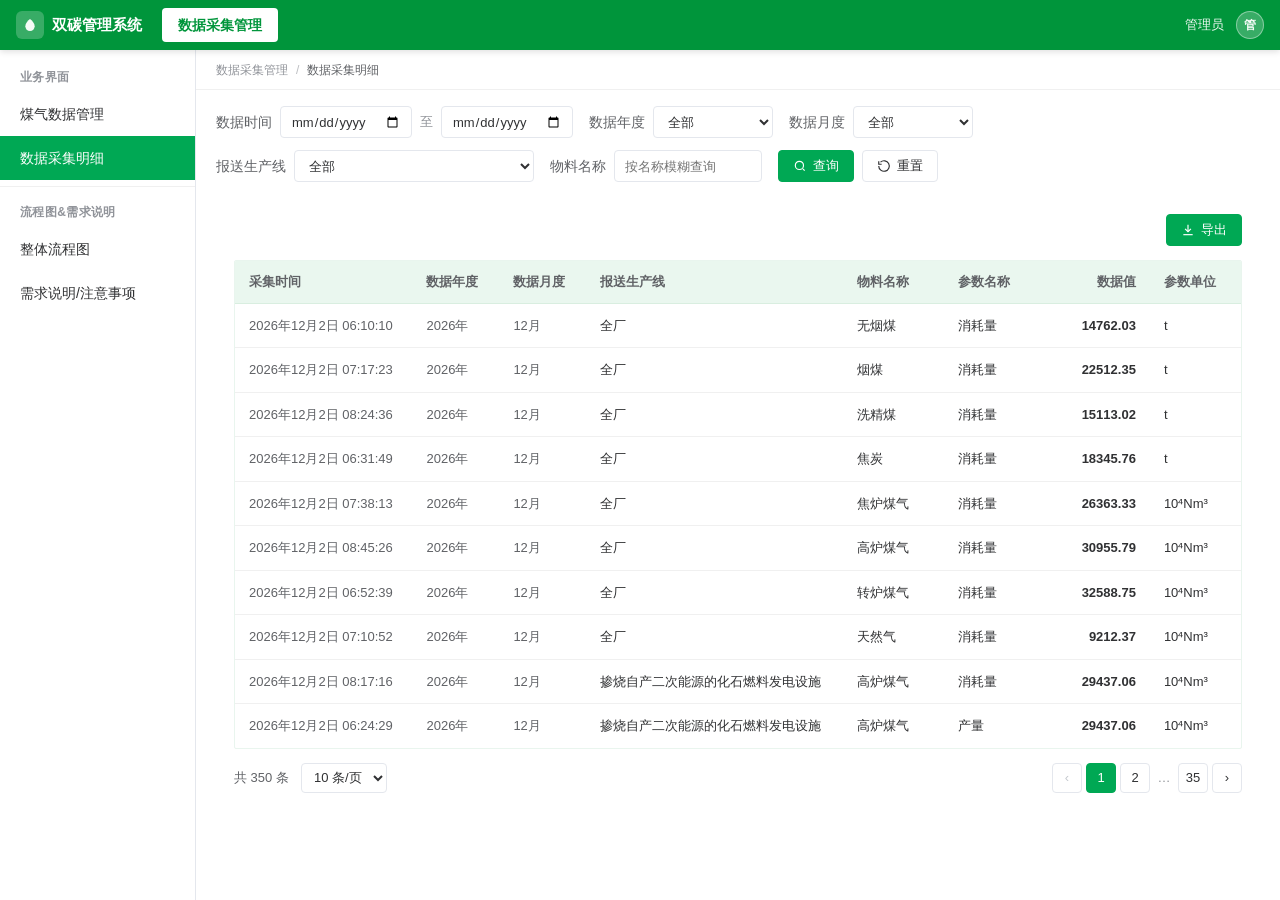
==== commit 6ee5fae8: "1" ====
--- a/collection-detail.html
+++ b/collection-detail.html
@@ -10,10 +10,11 @@
   数据采集明细（数据采集管理 > 业务界面 > 数据采集明细）
 
   「采集流水」视角：一行 = 一条采集到的参数值。
-    查询条件：数据时间（范围查询）+ 数据年度 + 数据月度
+    查询条件：数据时间（范围查询）+ 数据年度 + 数据月度 + 报送生产线 + 物料名称
     列表按钮：只有「导出」→ 导出当前列表（筛选后）的数据为 Excel
-    列表列：采集时间(年月日时分秒) / 数据年度 / 数据月度 / 生产线类型 / 生产线名称 /
+    列表列：采集时间(年月日时分秒) / 数据年度 / 数据月度 / 报送生产线 /
             物料名称 / 参数名称 / 数据值 / 参数单位
+    ⚠️ 没有「生产线名称」列（按需求去掉）——数据库里仍存着这字段，只是不展示、不导出。
 
   数据落在自己的 localStorage 键里（见 js/collection-detail.js 的 DC_ROW_KEY）。
 -->
@@ -28,7 +29,11 @@
         <div class="breadcrumb" id="breadcrumb"></div>
         <div class="content-area">
 
-          <!-- 查询条件：数据时间（范围）+ 数据年度 + 数据月度，都可清空，留空 = 不限 -->
+          <!--
+            查询条件：数据时间（范围）+ 数据年度 + 数据月度 + 报送生产线 + 物料名称。
+            全部可清空，留空 = 不限；
+            年度 / 月度 / 报送生产线是下拉（第一项「全部」），物料名称是文本框（模糊匹配）。
+          -->
           <div class="filter-bar">
             <div class="filter-left">
               <div class="filter-item">
@@ -46,6 +51,14 @@
               <div class="filter-item">
                 <label for="dc-month">数据月度</label>
                 <select id="dc-month" class="year-select"></select>
+              </div>
+              <div class="filter-item">
+                <label for="dc-linetype">报送生产线</label>
+                <select id="dc-linetype" class="year-select dc-filter-select"></select>
+              </div>
+              <div class="filter-item">
+                <label for="dc-material">物料名称</label>
+                <input type="text" id="dc-material" class="dc-filter-input" placeholder="按名称模糊查询" autocomplete="off" />
               </div>
               <div class="filter-actions">
                 <button type="button" class="btn btn-primary" id="dc-search">
@@ -80,8 +93,7 @@
                     <th class="dc-col-time">采集时间</th>
                     <th class="dc-col-year">数据年度</th>
                     <th class="dc-col-month">数据月度</th>
-                    <th class="dc-col-linetype">生产线类型</th>
-                    <th class="dc-col-linename">生产线名称</th>
+                    <th class="dc-col-linetype">报送生产线</th>
                     <th class="dc-col-mat">物料名称</th>
                     <th class="dc-col-param">参数名称</th>
                     <th class="dc-col-value">数据值</th>
--- a/css/app.css
+++ b/css/app.css
@@ -4906,9 +4906,6 @@
   font-variant-numeric: tabular-nums;
 }
 
-/* 空值占位（采集值 / 时间没采到时显示的灰杠） */
-.dc-na { color: var(--text-muted); }
-
 /* --- 煤气数据管理 列宽：四列均匀分布 --- */
 .gas-col-date,
 .gas-col-op,
@@ -4992,12 +4989,12 @@
   vertical-align: middle;
 }
 
-/* --- 数据采集明细 列宽 --- */
+/* --- 数据采集明细 列宽（8 列，已去掉「生产线名称」） --- */
 .dc-col-time { width: 180px; }
 .dc-col-year { width: 90px; }
 .dc-col-month { width: 90px; }
-.dc-col-linetype { width: 240px; }
-.dc-col-linename { width: 140px; }
+/* 报送生产线：值里有「掺烧自产二次能源的化石燃料发电设施」这种长名，给宽一点并允许折行 */
+.dc-col-linetype { width: 260px; }
 .dc-col-mat { width: 110px; }
 .dc-col-param { width: 96px; }
 .dc-col-value { width: 130px; }
@@ -5025,8 +5022,27 @@
 
 .dc-date-input:focus { border-color: var(--primary); }
 
-.dc-mode-select,
-.dc-status-select { min-width: 110px; }
+/*
+ * 报送生产线查询下拉。
+ * 候选里有「掺烧自产二次能源的化石燃料发电设施」这种超长值 ——
+ * 不给 max-width 的话 select 会被撑到 300px 宽，把查询条挤得乱换行。
+ * 这里限宽 + 省略号截断；要看全的用原生下拉展开（原生 select 展开时会显示完整文本）。
+ */
+.dc-filter-select {
+  min-width: 150px;
+  max-width: 240px;
+  text-overflow: ellipsis;
+}
+
+/*
+ * 物料名称查询框（文本框，模糊匹配）。
+ * 用文本框不用下拉：物料名是可以「打一半」的，输「煤气」就能一次带出焦炉/高炉/转炉煤气；
+ * 下拉做不到这点（要么全选一个，要么再往下加一堆组合项）。
+ * 宽度 180px —— 恰好放得下 placeholder，又不会把查询条挤换行（全局 border-box，已含 padding）。
+ */
+.dc-filter-input {
+  width: 180px;
+}
 
 /* --- 操作列：文字链接，间距小一点 --- */
 .gas-act,
